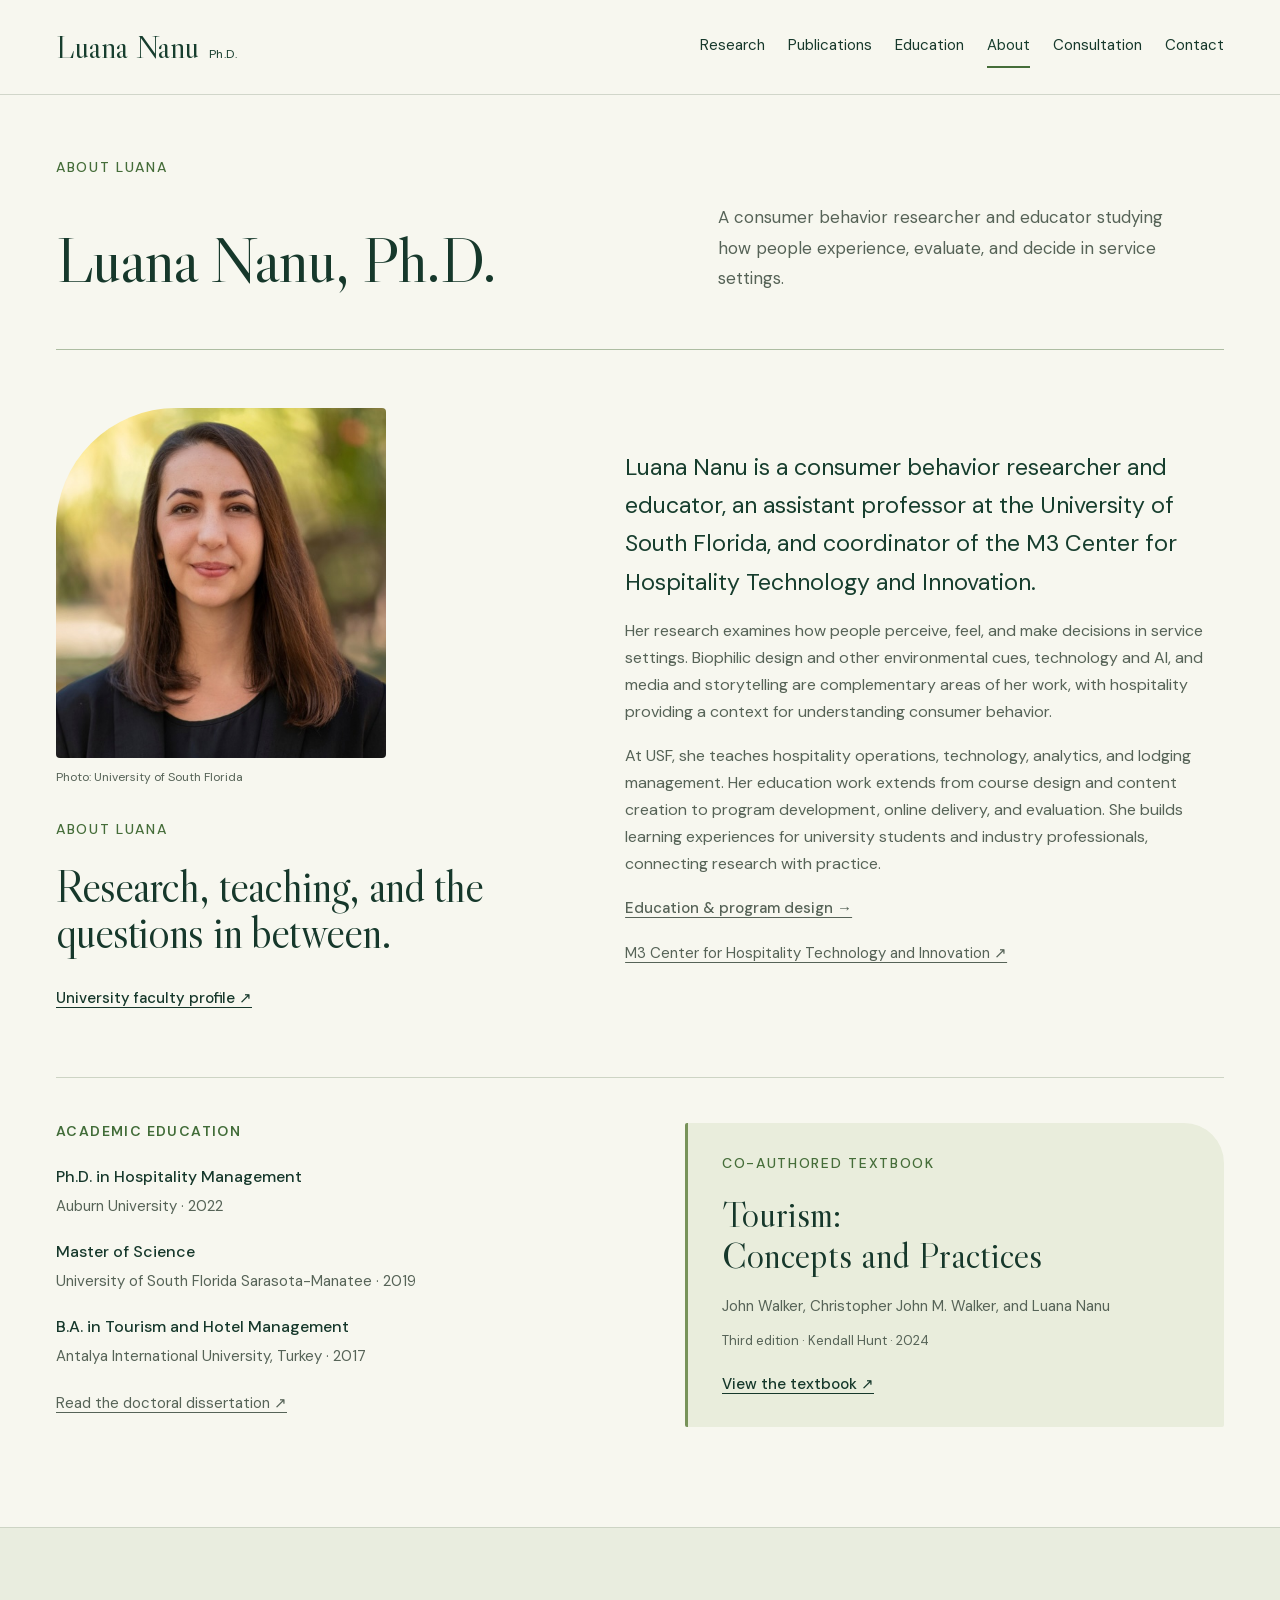
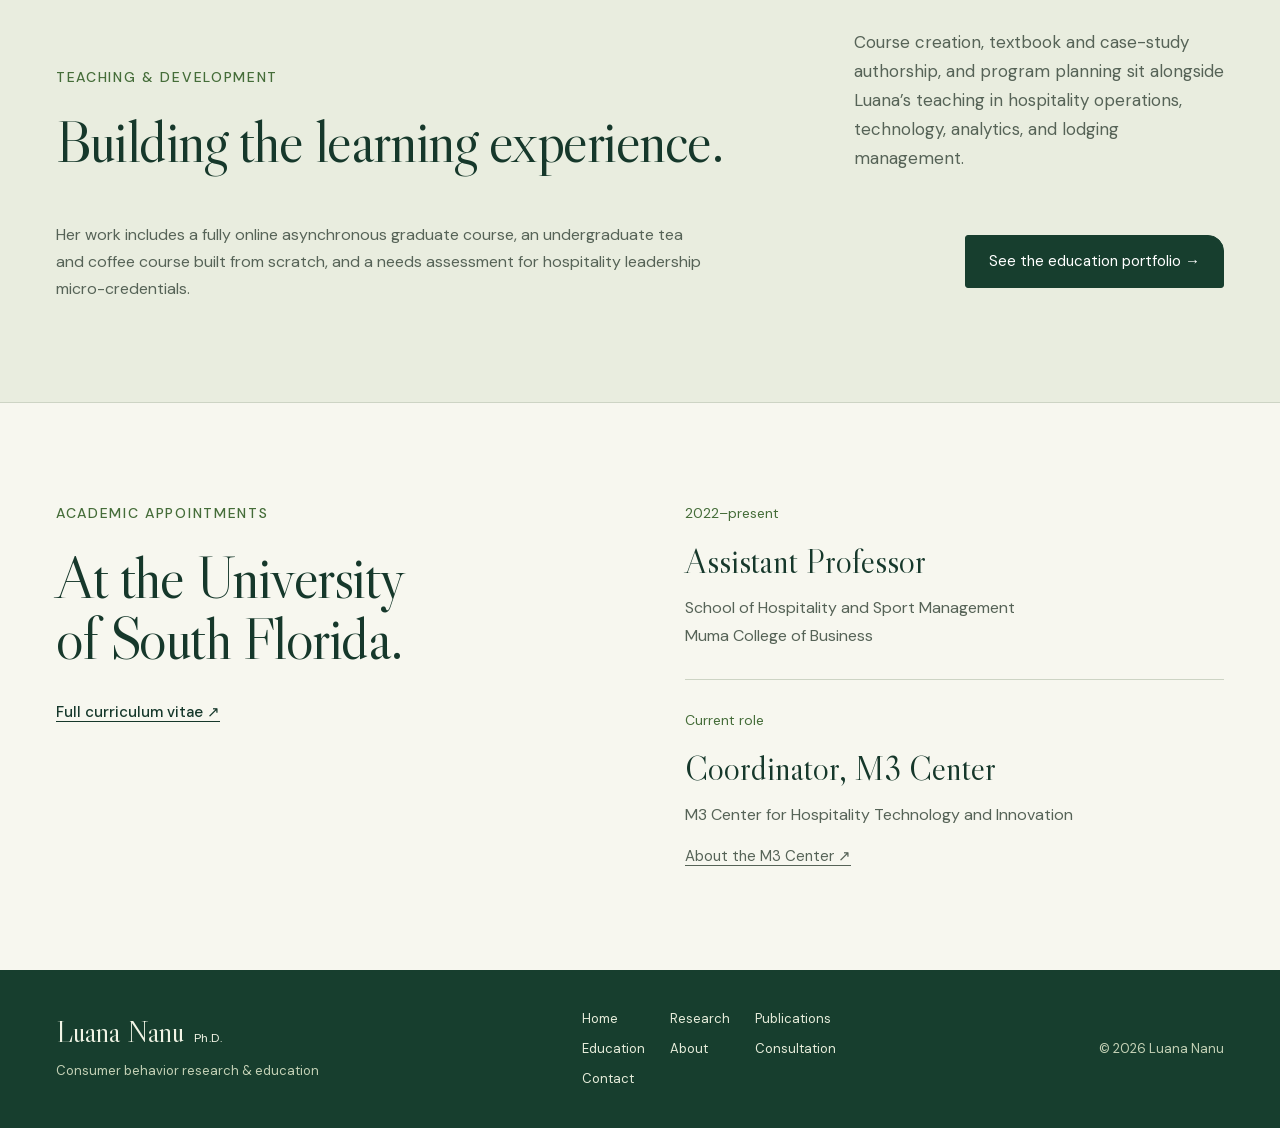
==== about.html @ ae74129a "Publish consumer behavior research and education website" ====
<!doctype html>
<html lang="en">
  <head>
    <meta charset="utf-8" />
    <meta name="viewport" content="width=device-width, initial-scale=1" />
    <title>About | Luana Nanu, Ph.D.</title>
    <meta
      name="description"
      content="Meet Luana Nanu, a consumer behavior researcher and educator at the University of South Florida. Explore her background, research, teaching, and program development."
    />
    <meta name="theme-color" content="#173e2e" />
    <meta name="color-scheme" content="light" />
    <meta property="og:type" content="website" />
    <meta property="og:title" content="About | Luana Nanu, Ph.D." />
    <meta
      property="og:description"
      content="Meet Luana Nanu, a consumer behavior researcher and educator at the University of South Florida. Explore her background, research, teaching, and program development."
    />
    <meta property="og:url" content="https://luanananu.com/about.html" />
    <link rel="canonical" href="https://luanananu.com/about.html" />
    <link rel="icon" href="assets/favicon.svg" type="image/svg+xml" />
    <link
      rel="preload"
      href="assets/dm-sans.woff2"
      as="font"
      type="font/woff2"
      crossorigin
    />
    <link
      rel="preload"
      href="assets/libre-caslon-display.woff2"
      as="font"
      type="font/woff2"
      crossorigin
    />
    <link rel="stylesheet" href="styles.css" />
    <link rel="stylesheet" href="biophilic.css" />
    <link rel="stylesheet" href="education.css" />
  </head>
  <body class="page-about">
    <a class="skip-link" href="#main">Skip to content</a>
    <header class="site-header">
      <div class="container header-inner">
        <a class="wordmark" href="index.html" aria-label="Luana Nanu, home"
          >Luana Nanu<span>Ph.D.</span></a
        >
        <nav aria-label="Main navigation">
          <a href="research.html">Research</a
          ><a href="publications.html">Publications</a
          ><a href="education.html">Education</a
          ><a href="about.html" aria-current="page">About</a
          ><a href="consultation.html">Consultation</a
          ><a href="contact.html">Contact</a>
        </nav>
      </div>
    </header>
    <main id="main" tabindex="-1">
      <section class="container page-intro">
        <p class="eyebrow">About Luana</p>
        <div class="page-intro-grid">
          <h1>Luana Nanu, Ph.D.</h1>
          <p>
            A consumer behavior researcher and educator studying how people
            experience, evaluate, and decide in service settings.
          </p>
        </div>
      </section>
      <section
        class="container section about-section compact-top"
        id="about"
        aria-labelledby="about-title"
      >
        <div class="about-layout with-portrait">
          <div>
            <figure class="about-portrait">
              <img
                src="assets/luana-nanu.jpg"
                width="480"
                height="720"
                alt="Luana Nanu, photographed outdoors in a black blazer"
              />
              <figcaption>Photo: University of South Florida</figcaption>
            </figure>
            <p class="eyebrow">About Luana</p>
            <h2 id="about-title">
              Research, teaching, <br />
              and the questions <br />
              in between.
            </h2>
            <a
              class="text-link"
              href="https://www.usf.edu/business/about/bios/nanu-luana.aspx"
              >University faculty profile ↗</a
            >
          </div>
          <div class="prose">
            <p class="lead">
              Luana Nanu is a consumer behavior researcher and educator, an
              assistant professor at the University of South Florida, and
              coordinator of the M3 Center for Hospitality Technology and
              Innovation.
            </p>
            <p>
              Her research examines how people perceive, feel, and make
              decisions in service settings. Biophilic design and other
              environmental cues, technology and AI, and media and storytelling
              are complementary areas of her work, with hospitality providing a
              context for understanding consumer behavior.
            </p>
            <p>
              At USF, she teaches hospitality operations, technology, analytics,
              and lodging management. Her education work extends from course
              design and content creation to program development, online
              delivery, and evaluation. She builds learning experiences for
              university students and industry professionals, connecting
              research with practice.
            </p>
            <p>
              <a class="text-link" href="education.html"
                >Education &amp; program design →</a
              >
            </p>
            <a
              class="quiet-link"
              href="https://digitalcommons.usf.edu/m3center/"
              >M3 Center for Hospitality Technology and Innovation ↗</a
            >
          </div>
        </div>
        <div class="background-layout">
          <div>
            <h3 class="small-heading">Academic education</h3>
            <dl class="education">
              <div>
                <dt>Ph.D. in Hospitality Management</dt>
                <dd>Auburn University · 2022</dd>
              </div>
              <div>
                <dt>Master of Science</dt>
                <dd>University of South Florida Sarasota-Manatee · 2019</dd>
              </div>
              <div>
                <dt>B.A. in Tourism and Hotel Management</dt>
                <dd>Antalya International University, Turkey · 2017</dd>
              </div>
            </dl>
            <a
              class="quiet-link"
              href="https://etd.auburn.edu/handle/10415/8251"
              >Read the doctoral dissertation ↗</a
            >
          </div>
          <aside class="book-feature">
            <p class="eyebrow">Co-authored textbook</p>
            <h3>
              Tourism: <br />
              <em>Concepts and Practices</em>
            </h3>
            <p>John Walker, Christopher John M. Walker, and Luana Nanu</p>
            <p class="book-edition">Third edition · Kendall Hunt · 2024</p>
            <a
              class="text-link"
              href="https://he.kendallhunt.com/product/tourism-concepts-and-practices"
              >View the textbook ↗</a
            >
          </aside>
        </div>
      </section>
      <section class="teaching-section">
        <div class="container section">
          <div class="section-heading">
            <div>
              <p class="eyebrow">Teaching &amp; development</p>
              <h2>Building the learning experience.</h2>
            </div>
            <p class="section-intro">
              Course creation, textbook and case-study authorship, and program
              planning sit alongside Luana’s teaching in hospitality operations,
              technology, analytics, and lodging management.
            </p>
          </div>
          <div class="education-summary">
            <p>
              Her work includes a fully online asynchronous graduate course, an
              undergraduate tea and coffee course built from scratch, and a
              needs assessment for hospitality leadership micro-credentials.
            </p>
            <a class="button" href="education.html"
              >See the education portfolio →</a
            >
          </div>
        </div>
      </section>
      <section class="container section appointments-page">
        <div>
          <p class="eyebrow">Academic appointments</p>
          <h2>
            At the University <br />
            of South Florida.
          </h2>
          <a
            class="text-link"
            href="https://usf.box.com/s/jzi7f1fjluhzv4u75mnh0jtc95zaz02q"
            >Full curriculum vitae ↗</a
          >
        </div>
        <div>
          <article>
            <p class="theme-label">2022–present</p>
            <h3>Assistant Professor</h3>
            <p>
              School of Hospitality and Sport Management <br />
              Muma College of Business
            </p>
          </article>
          <article>
            <p class="theme-label">Current role</p>
            <h3>Coordinator, M3 Center</h3>
            <p>M3 Center for Hospitality Technology and Innovation</p>
            <a
              class="quiet-link"
              href="https://digitalcommons.usf.edu/m3center/"
              >About the M3 Center ↗</a
            >
          </article>
        </div>
      </section>
    </main>
    <footer class="site-footer">
      <div class="container footer-inner">
        <div>
          <a class="wordmark" href="index.html">Luana Nanu<span>Ph.D.</span></a>
          <p>Consumer behavior research &amp; education</p>
        </div>
        <nav aria-label="Footer navigation">
          <a href="index.html">Home</a><a href="research.html">Research</a
          ><a href="publications.html">Publications</a
          ><a href="education.html">Education</a
          ><a href="about.html" aria-current="page">About</a
          ><a href="consultation.html">Consultation</a
          ><a href="contact.html">Contact</a>
        </nav>
        <p>© 2026 Luana Nanu</p>
      </div>
    </footer>
    <script type="application/ld+json">
      {
        "@context": "https://schema.org",
        "@type": "ProfilePage",
        "url": "https://luanananu.com/about.html",
        "name": "Luana Nanu, Ph.D.",
        "mainEntity": {
          "@type": "Person",
          "name": "Luana Nanu",
          "honorificSuffix": "Ph.D.",
          "jobTitle": "Assistant Professor",
          "worksFor": {
            "@type": "CollegeOrUniversity",
            "name": "University of South Florida"
          },
          "alumniOf": [
            {
              "@type": "CollegeOrUniversity",
              "name": "Auburn University"
            },
            {
              "@type": "CollegeOrUniversity",
              "name": "University of South Florida Sarasota-Manatee"
            },
            {
              "@type": "CollegeOrUniversity",
              "name": "Antalya International University"
            }
          ],
          "knowsAbout": [
            "Consumer behavior",
            "Education and program design",
            "Hospitality",
            "Environments and atmosphere",
            "Technology and AI",
            "Media and storytelling",
            "Biophilic design"
          ],
          "sameAs": [
            "https://www.usf.edu/business/about/bios/nanu-luana.aspx",
            "https://scholar.google.com/citations?user=Jz0kZsIAAAAJ&hl=en",
            "https://orcid.org/0000-0002-6157-330X",
            "https://www.linkedin.com/in/luanananu/"
          ]
        }
      }
    </script>
  </body>
</html>
---- styles.css ----
@font-face {
  font-family: "DM Sans";
  src: url("assets/dm-sans.woff2") format("woff2");
  font-style: normal;
  font-weight: 100 900;
  font-display: swap;
}
@font-face {
  font-family: "Libre Caslon";
  src: url("assets/libre-caslon-display.woff2") format("woff2");
  font-style: normal;
  font-weight: 400;
  font-display: swap;
}
:root {
  --paper: #f7f7ef;
  --white: #fffef8;
  --ink: #16382b;
  --muted: #566357;
  --forest: #173e2e;
  --accent: #416c38;
  --line: #cdd4c4;
  --soft: #e9edde;
  --serif: "Libre Caslon", Georgia, serif;
  --sans: "DM Sans", Arial, sans-serif;
}
* {
  box-sizing: border-box;
}
html {
  scroll-behavior: smooth;
  scroll-padding-top: 2rem;
}
body {
  margin: 0;
  background: var(--paper);
  color: var(--ink);
  font-family: var(--sans);
  font-size: 1rem;
  line-height: 1.7;
}
a {
  color: inherit;
  text-underline-offset: 0.25em;
  text-decoration-thickness: 1px;
}
a:hover {
  color: var(--accent);
}
a:focus-visible,
summary:focus-visible {
  outline: 3px solid #8b6924;
  outline-offset: 5px;
}
::selection {
  background: #dbe9b8;
  color: #16382b;
}
img {
  display: block;
  max-width: 100%;
  height: auto;
}
figure,
p,
h1,
h2,
h3,
h4 {
  margin: 0;
}
h1,
h2,
h3,
h4 {
  font-weight: 400;
}
h1,
h2 {
  font-family: var(--serif);
  line-height: 1.03;
  letter-spacing: -0.025em;
}
h2 {
  font-size: clamp(2.7rem, 4.6vw, 4.2rem);
}
h3 {
  line-height: 1.25;
}
p + p {
  margin-top: 1rem;
}
.container {
  width: min(1240px, calc(100% - 112px));
  margin-inline: auto;
}
.section {
  padding-block: 100px;
}
.eyebrow {
  font-size: 0.875rem;
  font-weight: 600;
  letter-spacing: 0.11em;
  text-transform: uppercase;
  line-height: 1.5;
  color: var(--accent);
  margin-bottom: 24px;
}
.skip-link {
  position: absolute;
  top: -100px;
  left: 20px;
  background: var(--forest);
  color: white;
  padding: 12px 20px;
  z-index: 10;
}
.skip-link:focus {
  top: 10px;
}
.site-header {
  border-bottom: 1px solid var(--line);
}
.header-inner {
  display: flex;
  justify-content: space-between;
  align-items: center;
  gap: 32px;
  min-height: 98px;
}
.wordmark {
  text-decoration: none;
  font-family: var(--serif);
  font-size: 2rem;
  line-height: 1.2;
  white-space: nowrap;
}
.wordmark span {
  font-family: var(--sans);
  font-size: 0.75rem;
  margin-left: 10px;
  letter-spacing: 0.04em;
}
.header-inner nav {
  display: flex;
  gap: 29px;
  flex-wrap: wrap;
  font-size: 0.9375rem;
}
.header-inner nav a {
  text-decoration: none;
}
.header-inner nav a:hover,
.header-inner nav a[aria-current] {
  text-decoration: underline;
}
.hero {
  display: grid;
  grid-template-columns: minmax(0, 1fr) 330px;
  gap: 75px;
  padding-block: 66px 64px;
  align-items: center;
}
.hero .eyebrow {
  margin-bottom: 24px;
}
.hero h1 {
  font-size: clamp(5rem, 7.5vw, 7.1rem);
  line-height: 1.02;
  white-space: nowrap;
}
.degree {
  display: inline-block;
  vertical-align: top;
  font-family: var(--sans);
  font-size: 1rem;
  line-height: 1.6;
  letter-spacing: 0;
  padding-top: 17px;
  margin-left: 12px;
}
.hero-question {
  font-family: var(--serif);
  font-size: clamp(2.15rem, 3.1vw, 2.9rem);
  line-height: 1.14;
  color: var(--forest);
  margin-top: 24px;
}
.hero-intro {
  max-width: 555px;
  color: var(--muted);
  font-size: 1.125rem;
  line-height: 1.65;
  margin-top: 22px;
}
.hero-actions {
  display: flex;
  gap: 28px;
  align-items: center;
  flex-wrap: wrap;
  margin-top: 28px;
}
.button {
  display: inline-flex;
  align-items: center;
  gap: 24px;
  padding: 12px 20px;
  background: var(--forest);
  color: #fff;
  text-decoration: none;
  font-size: 0.9375rem;
}
.button:hover {
  background: #31583b;
  color: #fff;
}
.text-link {
  display: inline-block;
  font-weight: 500;
  font-size: 0.9375rem;
  text-decoration: underline;
  line-height: 1.7;
}
.quiet-link {
  font-size: 0.9375rem;
  color: var(--muted);
}
.appointment {
  margin-top: 34px;
  padding-top: 22px;
  border-top: 1px solid var(--line);
  max-width: 555px;
  font-size: 0.875rem;
  line-height: 1.6;
}
.appointment strong {
  font-weight: 500;
  display: block;
}
.appointment span {
  display: block;
  color: var(--muted);
  margin-top: 6px;
}
.hero-portrait {
  align-self: center;
}
.hero-portrait img {
  width: 100%;
  height: 455px;
  object-fit: cover;
  object-position: center 34%;
  border-radius: 150px 150px 0 0;
}
.hero-portrait figcaption {
  display: flex;
  justify-content: space-between;
  gap: 12px;
  color: var(--muted);
  font-size: 0.75rem;
  line-height: 1.5;
  margin-top: 12px;
}
.hero-portrait figcaption span:last-child {
  max-width: 150px;
  text-align: right;
}
.profile-band {
  border-block: 1px solid var(--line);
  background: var(--soft);
}
.profile-band-inner {
  display: flex;
  justify-content: space-between;
  align-items: center;
  gap: 30px;
  padding-block: 19px;
  font-size: 0.875rem;
}
.profile-band-inner > p {
  max-width: 390px;
  color: var(--muted);
}
.profile-band-inner > div {
  display: flex;
  gap: 28px;
  flex-wrap: wrap;
}
.profile-band a {
  text-decoration: none;
}
.profile-band a:hover {
  text-decoration: underline;
}
.section-heading {
  display: flex;
  justify-content: space-between;
  align-items: flex-end;
  gap: 60px;
  margin-bottom: 48px;
}
.section-heading > .text-link {
  flex-shrink: 0;
}
.section-intro {
  max-width: 370px;
  color: var(--muted);
  font-size: 1.0625rem;
}
.themes {
  display: grid;
  grid-template-columns: repeat(3, 1fr);
  gap: 40px;
}
.themes article {
  border-top: 1px solid var(--forest);
  padding-top: 22px;
}
.theme-label {
  font-size: 0.875rem;
  color: var(--accent);
  margin-bottom: 16px;
}
.themes h3 {
  font-family: var(--serif);
  font-size: 2rem;
  margin-bottom: 16px;
}
.themes article > p:last-child {
  color: var(--muted);
  line-height: 1.65;
}
.selected-section {
  background: var(--forest);
  color: var(--paper);
}
.selected-section .eyebrow {
  color: #d0dfa9;
}
.selected-section a:hover {
  color: #e3edc4;
}
.research-grid {
  display: grid;
  grid-template-columns: 1fr 1fr;
  gap: 58px 52px;
}
.research-visual img {
  width: 100%;
  aspect-ratio: 1.75;
  object-fit: cover;
}
.research-visual figcaption {
  font-size: 0.75rem;
  margin-top: 7px;
  color: #c5d1bc;
}
.research-meta {
  display: flex;
  justify-content: space-between;
  gap: 20px;
  font-size: 0.875rem;
  line-height: 1.5;
  margin-top: 22px;
  margin-bottom: 10px;
  color: #d0dfa9;
}
.research-card h3 {
  font-family: var(--serif);
  font-size: 2.4rem;
  line-height: 1.1;
  letter-spacing: -0.01em;
  max-width: 450px;
}
.research-card h3 + p {
  color: #e0e6d7;
  margin-top: 16px;
  max-width: 520px;
}
.research-card .text-link {
  margin-top: 18px;
}
.research-card .journal {
  color: #c0ccb5;
  font-size: 0.8125rem;
  line-height: 1.5;
  margin-top: 9px;
}
.image-note {
  font-size: 0.75rem;
  line-height: 1.5;
  color: #c0ccb5;
  margin-top: 38px;
}
.publication-bridge {
  display: flex;
  justify-content: space-between;
  align-items: center;
  gap: 35px;
  border-top: 1px solid #60816a;
  margin-top: 25px;
  padding-top: 24px;
}
.publication-bridge p {
  max-width: 480px;
  color: #e0e6d7;
}
.publication-bridge a {
  flex-shrink: 0;
}
.about-layout {
  display: grid;
  grid-template-columns: 0.95fr 1fr;
  gap: 90px;
}
.about-layout h2 {
  margin-bottom: 28px;
}
.prose p {
  color: var(--muted);
}
.prose .lead {
  font-size: 1.3rem;
  color: var(--ink);
  line-height: 1.6;
}
.prose .quiet-link {
  display: inline-block;
  margin-top: 20px;
}
.background-layout {
  display: grid;
  grid-template-columns: 1fr 1fr;
  gap: 90px;
  margin-top: 65px;
  padding-top: 45px;
  border-top: 1px solid var(--line);
}
.small-heading {
  font-size: 0.875rem;
  text-transform: uppercase;
  letter-spacing: 0.1em;
  color: var(--accent);
  font-weight: 600;
}
.education {
  margin: 26px 0 20px;
}
.education > div + div {
  margin-top: 22px;
}
.education dt {
  font-weight: 500;
  line-height: 1.4;
}
.education dd {
  margin: 5px 0 0;
  font-size: 0.9375rem;
  color: var(--muted);
}
.book-feature {
  padding: 30px 34px;
  background: var(--soft);
  border-left: 3px solid #769354;
}
.book-feature .eyebrow {
  margin-bottom: 20px;
}
.book-feature h3 {
  font-family: var(--serif);
  font-size: 2.3rem;
  line-height: 1.12;
  margin-bottom: 18px;
}
.book-feature h3 em {
  font-style: normal;
}
.book-feature > p:not(.eyebrow) {
  font-size: 0.9375rem;
  color: var(--muted);
}
.book-feature .book-edition {
  font-size: 0.8125rem !important;
  margin-top: 10px;
}
.book-feature a {
  margin-top: 20px;
}
.consultation-section {
  background: #e8eddf;
  border-block: 1px solid #cdd7c1;
}
.consultation-layout {
  display: grid;
  grid-template-columns: 1fr 1fr;
  gap: 95px;
}
.consultation-intro > p:not(.eyebrow) {
  color: #4e624e;
  max-width: 490px;
  margin-top: 26px;
}
.consultation-intro > p + p {
  margin-top: 14px;
}
.consultation-intro > .text-link {
  margin-top: 24px;
}
.consultation-details {
  padding-top: 8px;
}
details {
  border-bottom: 1px solid #b5c5ab;
}
details:first-child {
  border-top: 1px solid #b5c5ab;
}
summary {
  position: relative;
  cursor: pointer;
  padding: 24px 32px 24px 0;
  font-size: 1.0625rem;
  font-weight: 500;
  line-height: 1.5;
  list-style: none;
}
summary::-webkit-details-marker {
  display: none;
}
summary:after {
  content: "+";
  position: absolute;
  right: 3px;
  top: 21px;
  font-weight: 400;
  font-size: 1.6rem;
}
details[open] summary:after {
  content: "−";
}
details > div {
  padding: 0 16px 25px 0;
  color: #4e624e;
}
details p {
  font-size: 1rem;
}
details .service-note {
  font-size: 0.875rem;
}
.independence-note {
  font-size: 0.875rem;
  line-height: 1.6;
  color: #4e624e;
  margin-top: 25px;
  max-width: 490px;
}
.contact-section {
  display: grid;
  grid-template-columns: 1fr 1fr;
  gap: 95px;
}
.contact-options > div + div {
  border-top: 1px solid var(--line);
  margin-top: 25px;
  padding-top: 25px;
}
.contact-options h3 {
  font-size: 1.0625rem;
  font-weight: 500;
}
.contact-options p {
  color: var(--muted);
  margin-top: 10px;
}
.contact-options .text-link {
  margin-top: 12px;
}
.contact-options > .quiet-link {
  display: inline-block;
  margin-top: 28px;
}
.email-link {
  overflow-wrap: anywhere;
}
.site-footer {
  border-top: 1px solid var(--line);
}
.footer-inner {
  display: flex;
  justify-content: space-between;
  align-items: center;
  gap: 30px;
  padding-block: 30px;
}
.footer-inner p {
  font-size: 0.8125rem;
  color: var(--muted);
  margin: 0;
}
.footer-inner .wordmark {
  font-size: 1.8rem;
}
.publications-section {
  padding-top: 65px;
}
.publications-section h1 {
  font-size: clamp(4.5rem, 7vw, 7rem);
}
.publication-links {
  display: flex;
  gap: 28px;
}
.publication-intro {
  color: var(--muted);
  max-width: 800px;
}
.catalog-nav {
  display: flex;
  flex-wrap: wrap;
  gap: 12px 24px;
  padding-block: 24px;
  border-block: 1px solid var(--line);
  margin-top: 30px;
  font-size: 0.9375rem;
}
.catalog-nav a {
  text-decoration: none;
}
.catalog-nav a:hover {
  text-decoration: underline;
}
.publication-year-group {
  display: grid;
  grid-template-columns: 140px 1fr;
  gap: 48px;
  padding-top: 50px;
}
.publication-year-group > h2 {
  font-size: 3rem;
  color: var(--accent);
  padding-top: 16px;
}
.publication-list {
  list-style: none;
  margin: 0;
  padding: 0;
}
.publication-list > li {
  padding: 21px 0 26px;
  border-bottom: 1px solid var(--line);
}
.publication-list > li:first-child {
  border-top: 1px solid var(--line);
}
.publication-journal {
  font-size: 0.8125rem;
  color: var(--accent);
  line-height: 1.5;
  margin-bottom: 8px;
}
.publication-list h3 {
  font-family: var(--serif);
  font-size: 1.8rem;
  line-height: 1.18;
  max-width: 850px;
}
.publication-list h3 a {
  text-decoration: none;
}
.publication-list h3 a:hover {
  text-decoration: underline;
}
.publication-list h3 a span {
  font-size: 1rem;
  margin-left: 10px;
  white-space: nowrap;
}
.publication-authors {
  font-size: 0.875rem;
  line-height: 1.7;
  color: var(--muted);
  margin-top: 12px;
}
.publication-authors strong {
  font-weight: 600;
  color: var(--ink);
}
.publication-secondary {
  display: grid;
  grid-template-columns: 1.25fr 1fr;
  gap: 80px;
  margin-top: 75px;
  padding-top: 50px;
  border-top: 1px solid var(--forest);
}
.publication-secondary h2 {
  font-size: 2.8rem;
}
.compact-publications {
  list-style: none;
  padding: 0;
  margin-top: 28px;
}
.compact-publications > li {
  padding: 22px 0;
  border-top: 1px solid var(--line);
}
.compact-publications > li > span {
  display: block;
  font-size: 0.8125rem;
  color: var(--accent);
  margin-bottom: 7px;
}
.compact-publications > li > a,
.compact-title {
  font-family: var(--serif);
  font-size: 1.6rem;
  line-height: 1.2;
  display: block;
  text-decoration: none;
}
.compact-publications > li > a:hover {
  text-decoration: underline;
}
.compact-publications > li > a span {
  font-family: var(--sans);
  font-size: 0.875rem;
}
.compact-publications > li > p:not(.compact-title) {
  font-size: 0.875rem;
  color: var(--muted);
  line-height: 1.65;
  margin-top: 10px;
}
@media (min-width: 1500px) {
  .hero {
    padding-block: 80px;
    grid-template-columns: minmax(0, 1fr) 355px;
  }
  .hero-portrait img {
    height: 495px;
  }
}
@media (max-width: 1100px) {
  .container {
    width: calc(100% - 72px);
  }
  .hero {
    grid-template-columns: minmax(0, 1fr) 285px;
    gap: 40px;
  }
  .hero h1 {
    font-size: 6.6vw;
  }
  .hero-portrait img {
    height: 410px;
  }
  .hero-question {
    font-size: 2.5rem;
  }
  .degree {
    padding-top: 10px;
  }
  .header-inner nav {
    gap: 20px;
  }
  .section {
    padding-block: 78px;
  }
  .themes {
    gap: 28px;
  }
  .themes h3 {
    font-size: 1.8rem;
  }
  .about-layout,
  .background-layout,
  .consultation-layout,
  .contact-section {
    gap: 55px;
  }
  .publication-year-group {
    grid-template-columns: 100px 1fr;
    gap: 25px;
  }
  .publication-secondary {
    gap: 45px;
  }
}
@media (max-width: 800px) {
  .container {
    width: calc(100% - 48px);
  }
  .header-inner {
    align-items: flex-start;
    flex-direction: column;
    gap: 19px;
    padding-block: 22px;
  }
  .header-inner nav {
    width: 100%;
    gap: 12px 24px;
    font-size: 0.875rem;
  }
  .hero {
    grid-template-columns: minmax(0, 1fr) 225px;
    gap: 28px;
    padding-block: 46px;
  }
  .hero h1 {
    font-size: 3.6rem;
    white-space: normal;
  }
  .degree {
    font-size: 0.8rem;
    margin-left: 7px;
    padding-top: 7px;
  }
  .hero-question {
    font-size: 2.05rem;
  }
  .desktop-break {
    display: none;
  }
  .hero .eyebrow {
    font-size: 0.75rem;
    margin-bottom: 18px;
  }
  .hero-intro {
    font-size: 1rem;
  }
  .hero-actions {
    gap: 16px;
    margin-top: 22px;
  }
  .hero-portrait img {
    height: 335px;
  }
  .hero-portrait figcaption {
    display: block;
  }
  .hero-portrait figcaption span {
    display: block;
  }
  .hero-portrait figcaption span:last-child {
    max-width: none;
    text-align: left;
    margin-top: 3px;
  }
  .appointment {
    font-size: 0.8125rem;
  }
  .profile-band-inner {
    align-items: flex-start;
    flex-direction: column;
    gap: 12px;
  }
  .profile-band-inner > p {
    max-width: none;
  }
  .section-heading {
    gap: 25px;
    align-items: flex-start;
    flex-direction: column;
    margin-bottom: 35px;
  }
  .section-intro {
    max-width: 600px;
  }
  .themes {
    grid-template-columns: 1fr;
    gap: 26px;
  }
  .themes article {
    display: grid;
    grid-template-columns: 1fr 1fr;
    gap: 6px 35px;
  }
  .theme-label {
    grid-column: 1/-1;
    margin: 0 0 8px;
  }
  .themes h3 {
    font-size: 2rem;
  }
  .themes article > p:last-child {
    margin: 0;
  }
  .research-grid {
    gap: 45px 28px;
  }
  .research-card h3 {
    font-size: 2rem;
  }
  .about-layout,
  .background-layout,
  .consultation-layout,
  .contact-section {
    gap: 35px;
  }
  .about-layout {
    grid-template-columns: 1fr;
  }
  .background-layout {
    margin-top: 40px;
  }
  .consultation-layout {
    grid-template-columns: 1fr;
  }
  .consultation-intro h2 br:last-of-type {
    display: none;
  }
  .consultation-intro > p:not(.eyebrow) {
    max-width: 640px;
  }
  .publication-bridge {
    align-items: flex-start;
    flex-direction: column;
    gap: 16px;
  }
  .publication-secondary {
    grid-template-columns: 1fr;
    gap: 40px;
  }
  .footer-inner {
    flex-wrap: wrap;
  }
  .footer-inner > p:last-child {
    margin-left: auto;
  }
}
@media (max-width: 580px) {
  .container {
    width: calc(100% - 40px);
  }
  .section {
    padding-block: 60px;
  }
  .header-inner nav {
    gap: 9px 20px;
  }
  .hero {
    grid-template-columns: 1fr;
    padding-top: 35px;
    gap: 35px;
  }
  .hero h1 {
    font-size: clamp(3.7rem, 14vw, 5.25rem);
  }
  .degree {
    font-size: 0.9375rem;
    padding-top: 10px;
  }
  .hero-question {
    font-size: 2.3rem;
    max-width: 360px;
    margin-top: 22px;
  }
  .hero-intro {
    font-size: 1.0625rem;
  }
  .hero-portrait {
    display: grid;
    grid-template-columns: 150px 1fr;
    align-items: end;
    gap: 18px;
  }
  .hero-portrait img {
    width: 150px;
    height: 190px;
    border-radius: 80px 80px 0 0;
    object-position: center 29%;
  }
  .hero-portrait figcaption {
    font-size: 0.75rem;
    margin-bottom: 4px;
    max-width: 150px;
  }
  .hero-portrait figcaption span:first-child {
    font-size: 0.9375rem;
    color: var(--ink);
    margin-bottom: 5px;
  }
  .hero .eyebrow {
    font-size: 0.8125rem;
  }
  .appointment {
    margin-top: 28px;
    font-size: 0.875rem;
  }
  .profile-band-inner {
    font-size: 0.875rem;
    padding-block: 18px;
  }
  .profile-band-inner > div {
    gap: 12px 20px;
  }
  .eyebrow {
    font-size: 0.8125rem;
    margin-bottom: 18px;
  }
  h2 {
    font-size: 2.85rem;
  }
  .themes article {
    display: block;
  }
  .themes h3 {
    margin-top: 12px;
    margin-bottom: 12px;
    font-size: 2rem;
  }
  .themes h3 br {
    display: none;
  }
  .research-grid {
    grid-template-columns: 1fr;
    gap: 42px;
  }
  .research-card h3 {
    font-size: 2.35rem;
    max-width: 400px;
  }
  .research-meta {
    margin-top: 18px;
  }
  .research-visual img {
    aspect-ratio: 1.65;
  }
  .research-card h3 + p {
    margin-top: 14px;
  }
  .background-layout,
  .contact-section {
    grid-template-columns: 1fr;
  }
  .book-feature {
    padding: 28px;
  }
  .book-feature h3 {
    font-size: 2.25rem;
  }
  .about-layout h2 {
    margin-bottom: 24px;
  }
  .prose .lead {
    font-size: 1.2rem;
  }
  .consultation-intro h2 {
    font-size: 2.8rem;
  }
  .consultation-intro h2 br:last-of-type {
    display: initial;
  }
  summary {
    font-size: 1rem;
    padding-block: 21px;
  }
  .footer-inner {
    gap: 18px;
    display: block;
    padding-block: 28px;
  }
  .footer-inner .wordmark {
    display: inline-block;
    margin-bottom: 16px;
  }
  .footer-inner p + p {
    margin-top: 4px;
  }
  .publications-section {
    padding-top: 40px;
  }
  .publications-section h1 {
    font-size: 4.4rem;
  }
  .publication-links {
    gap: 24px;
  }
  .publication-year-group {
    grid-template-columns: 1fr;
    gap: 22px;
    padding-top: 38px;
  }
  .publication-year-group > h2 {
    font-size: 2.6rem;
    padding: 0;
  }
  .publication-list h3 {
    font-size: 1.75rem;
  }
  .publication-secondary {
    margin-top: 45px;
    padding-top: 38px;
  }
  .publication-secondary h2 {
    font-size: 2.5rem;
  }
  .catalog-nav {
    gap: 13px 21px;
  }
  .publication-authors {
    font-size: 0.875rem;
  }
}
@media (prefers-reduced-motion: reduce) {
  html {
    scroll-behavior: auto;
  }
}
/* Shared page architecture */
.header-inner nav {
  gap: 23px;
}
.site-footer nav {
  display: grid;
  grid-template-columns: repeat(3, auto);
  gap: 8px 25px;
  font-size: 0.8125rem;
}
.site-footer nav a {
  text-decoration: none;
}
.site-footer nav a:hover {
  text-decoration: underline;
}
.site-footer .wordmark + p {
  margin-top: 10px;
}
.themes h3 a {
  text-decoration: none;
}
.themes h3 a:hover {
  text-decoration: underline;
}
.page-intro {
  padding-block: 64px 70px;
  border-bottom: 1px solid var(--line);
  margin-bottom: 55px;
}
.page-intro-grid {
  display: grid;
  grid-template-columns: 1.25fr 1fr;
  gap: 70px;
  align-items: end;
}
.page-intro h1 {
  font-size: clamp(3.5rem, 5.7vw, 5.7rem);
}
.page-intro-grid > p {
  font-size: 1.125rem;
  color: var(--muted);
  max-width: 475px;
}
.section.compact-top {
  padding-top: 0;
}
.home-pathways {
  display: grid;
  grid-template-columns: 1fr 1fr;
  gap: 90px;
}
.home-pathways > article + article {
  border-left: 1px solid var(--line);
  padding-left: 65px;
}
.home-pathways h2 {
  font-size: 3.3rem;
}
.home-pathways article > p:not(.eyebrow) {
  color: var(--muted);
  margin-top: 23px;
  max-width: 440px;
}
.home-pathways .text-link {
  margin-top: 24px;
}
.research-next {
  display: grid;
  grid-template-columns: 1fr 1fr;
  gap: 100px;
}
.research-next > div > p {
  margin-top: 20px;
  color: var(--muted);
  max-width: 440px;
}
.research-next > div > .eyebrow {
  margin-top: 0;
}
.research-next .button {
  margin-top: 26px;
}
.research-next h3 {
  font-size: 1.2rem;
  font-weight: 500;
  margin-top: 24px;
}
.research-next h3:not(:first-child) {
  border-top: 1px solid var(--line);
  padding-top: 28px;
  margin-top: 28px;
}
.research-next .text-link {
  margin-top: 18px;
}
.teaching-section {
  background: var(--soft);
  border-block: 1px solid var(--line);
}
.appointments-page {
  display: grid;
  grid-template-columns: 1fr 1fr;
  gap: 90px;
}
.appointments-page h2 {
  margin-bottom: 28px;
}
.appointments-page article + article {
  margin-top: 30px;
  border-top: 1px solid var(--line);
  padding-top: 30px;
}
.appointments-page h3 {
  font-family: var(--serif);
  font-size: 2.1rem;
}
.appointments-page article > p:not(.theme-label) {
  margin-top: 12px;
  color: var(--muted);
}
.appointments-page .quiet-link {
  display: inline-block;
  margin-top: 16px;
}
.standalone-consultation {
  border-top: 0;
  background: var(--paper);
  border-bottom: 1px solid var(--line);
}
.standalone-consultation > .section {
  padding-top: 0;
}
.process-section {
  max-width: 1100px;
}
.process-list {
  list-style: none;
  margin: 0;
  padding: 0;
  counter-reset: steps;
}
.process-list li {
  counter-increment: steps;
  display: grid;
  grid-template-columns: 80px 1fr;
  gap: 25px;
  border-top: 1px solid var(--line);
  padding: 30px 0;
}
.process-list li:before {
  content: "0" counter(steps);
  font-family: var(--serif);
  font-size: 2.4rem;
  line-height: 1.1;
  color: var(--accent);
}
.process-list h3 {
  font-family: var(--serif);
  font-size: 2rem;
  margin-bottom: 12px;
}
.process-list p {
  max-width: 750px;
  color: var(--muted);
}
.consult-invitation {
  background: #e8eddf;
}
.consult-invitation > .container {
  max-width: 850px;
  text-align: center;
}
.consult-invitation p:not(.eyebrow) {
  max-width: 620px;
  margin: 26px auto 0;
  color: #4e624e;
}
.consult-invitation .button {
  margin-top: 27px;
}
.consult-invitation .independence-note {
  font-size: 0.8125rem;
}
.contact-page {
  display: grid;
  grid-template-columns: 1fr 1fr;
  gap: 80px;
}
.contact-route h2 {
  font-size: 3.3rem;
}
.contact-route > p:not(.eyebrow) {
  margin-top: 25px;
  color: var(--muted);
  max-width: 475px;
}
.contact-route .button,
.contact-route .text-link {
  margin-top: 24px;
}
.contact-route .email-link {
  font-size: 1.2rem;
}
.contact-route .contact-affiliation {
  font-size: 0.875rem;
}
.contact-services-link {
  display: block;
  margin-top: 23px;
}
.contact-profiles {
  background: var(--soft);
  border-top: 1px solid var(--line);
  padding-block: 35px;
}
.contact-profiles .eyebrow {
  margin-bottom: 15px;
}
.contact-profiles nav {
  display: flex;
  flex-wrap: wrap;
  gap: 15px 38px;
  font-size: 1rem;
}
@media (max-width: 1100px) {
  .header-inner nav {
    gap: 17px;
    font-size: 0.875rem;
  }
  .page-intro-grid {
    gap: 45px;
  }
  .home-pathways {
    gap: 45px;
  }
  .home-pathways > article + article {
    padding-left: 40px;
  }
  .home-pathways h2,
  .contact-route h2 {
    font-size: 3rem;
  }
  .research-next,
  .appointments-page,
  .contact-page {
    gap: 50px;
  }
}
@media (max-width: 800px) {
  .page-intro {
    padding-block: 40px 45px;
    margin-bottom: 42px;
  }
  .page-intro-grid {
    grid-template-columns: 1fr;
    gap: 28px;
  }
  .page-intro h1 {
    font-size: 3.8rem;
  }
  .page-intro-grid > p {
    max-width: 630px;
    font-size: 1.0625rem;
  }
  .home-pathways {
    gap: 30px;
  }
  .home-pathways > article + article {
    padding-left: 30px;
  }
  .home-pathways h2,
  .contact-route h2 {
    font-size: 2.65rem;
  }
  .research-next,
  .appointments-page,
  .contact-page {
    gap: 35px;
  }
  .site-footer nav {
    grid-template-columns: repeat(3, auto);
    gap: 9px 19px;
  }
  .footer-inner > p:last-child {
    margin-left: 0;
  }
  .contact-route .email-link {
    font-size: 1rem;
  }
}
@media (max-width: 580px) {
  .header-inner nav {
    gap: 10px 20px;
  }
  .page-intro {
    padding-top: 32px;
    padding-bottom: 37px;
  }
  .page-intro h1 {
    font-size: 3.25rem;
  }
  .page-intro-grid {
    gap: 22px;
  }
  .home-pathways,
  .research-next,
  .appointments-page,
  .contact-page {
    grid-template-columns: 1fr;
    gap: 38px;
  }
  .home-pathways > article + article {
    padding: 35px 0 0;
    border-left: 0;
    border-top: 1px solid var(--line);
  }
  .home-pathways h2,
  .contact-route h2 {
    font-size: 2.9rem;
  }
  .home-pathways article > p:not(.eyebrow) {
    margin-top: 20px;
  }
  .site-footer nav {
    margin-block: 18px 23px;
    grid-template-columns: 1fr 1fr;
    font-size: 0.875rem;
  }
  .site-footer .wordmark + p {
    margin-top: 0;
  }
  .research-next h3:first-child {
    margin-top: 0;
  }
  .process-list li {
    grid-template-columns: 42px 1fr;
    gap: 16px;
    padding-block: 25px;
  }
  .process-list h3 {
    font-size: 1.8rem;
  }
  .process-list li:before {
    font-size: 2rem;
  }
  .contact-route + .contact-route {
    padding-top: 35px;
    border-top: 1px solid var(--line);
  }
  .contact-profiles nav {
    gap: 15px 25px;
  }
  .contact-route .email-link {
    font-size: 1.125rem;
  }
}
@media print {
  body {
    background: #fff;
    color: #000;
    font-size: 10pt;
  }
  .container {
    width: 100%;
  }
  .site-header nav,
  .hero-actions,
  .profile-band,
  .catalog-nav,
  .site-footer,
  .skip-link {
    display: none;
  }
  .section,
  .hero {
    padding-block: 20px;
  }
  .hero {
    grid-template-columns: 1fr 180px;
  }
  .hero h1 {
    font-size: 42pt;
  }
  .hero-portrait img {
    height: 240px;
  }
  .hero-question,
  h2 {
    font-size: 26pt;
  }
  .selected-section,
  .consultation-section,
  .book-feature {
    background: #fff;
    color: #000;
  }
  .selected-section p,
  .selected-section a,
  .selected-section .eyebrow {
    color: #000;
  }
  .research-visual {
    display: none;
  }
  .research-grid {
    gap: 25px;
  }
  .research-card {
    break-inside: avoid;
  }
  .research-card h3 {
    font-size: 20pt;
  }
  .consultation-layout,
  .contact-section {
    gap: 30px;
  }
  .publication-list > li {
    break-inside: avoid;
  }
  .publication-year-group {
    grid-template-columns: 70px 1fr;
  }
  .publication-list h3 {
    font-size: 16pt;
  }
  .publication-secondary {
    gap: 30px;
  }
  a {
    text-decoration: none;
  }
  .image-note {
    display: none;
  }
}
---- biophilic.css ----
/* The shared visual language: botanical greens, natural surfaces, generous light. */
:root {
  --fern: #456d39;
  --moss: #b5c887;
  --deep-forest: #102c22;
  --warm-stone: #e9e5d6;
}
body {
  background: var(--paper);
}
.site-header {
  border-bottom-color: rgba(43, 73, 44, 0.19);
  background: var(--paper);
}
.wordmark {
  color: var(--forest);
}
.header-inner {
  min-height: 94px;
}
.header-inner nav a {
  padding-block: 7px;
  transition: color 0.18s ease;
}
.header-inner nav a[aria-current="page"] {
  color: var(--forest);
  text-decoration: none;
  border-bottom: 2px solid var(--fern);
}
.eyebrow {
  font-weight: 500;
  letter-spacing: 0.12em;
  color: var(--fern);
}
.button {
  border-radius: 3px 16px 3px 3px;
  padding: 13px 23px;
  border: 1px solid var(--forest);
  transition:
    background 0.2s ease,
    box-shadow 0.2s ease;
}
.button:hover {
  box-shadow: 0 5px 16px #173e2e18;
  background: #31583b;
}
.text-link {
  transition: color 0.18s ease;
}
.biophilic-hero {
  display: grid;
  grid-template-columns: minmax(0, 1.06fr) minmax(0, 1fr);
  gap: 66px;
  align-items: center;
  padding-block: 46px 54px;
}
.biophilic-hero .hero-copy {
  padding: 10px 0;
}
.biophilic-hero .eyebrow {
  font-size: 0.8125rem;
  letter-spacing: 0.115em;
  margin-bottom: 22px;
}
.biophilic-hero h1 {
  font-size: clamp(4.2rem, 6.1vw, 5.8rem);
  letter-spacing: -0.04em;
  line-height: 1.05;
  white-space: nowrap;
}
.biophilic-hero .degree {
  font-size: 0.875rem;
  margin-left: 12px;
  padding-top: 13px;
  letter-spacing: 0;
}
.hero-focus {
  font-family: var(--serif);
  font-size: clamp(2.75rem, 3.7vw, 3.5rem);
  line-height: 1.08;
  letter-spacing: -0.023em;
  max-width: 560px;
  margin-top: 24px;
  color: var(--forest);
}
.hero-focus em,
.page-intro h1 em {
  font-weight: 400;
  font-style: italic;
  color: #557944;
}
.biophilic-hero .hero-intro {
  font-size: 1.0625rem;
  line-height: 1.75;
  margin-top: 22px;
  max-width: 500px;
}
.biophilic-hero .hero-actions {
  margin-top: 26px;
  gap: 24px;
}
.researcher-identity {
  display: flex;
  align-items: center;
  gap: 16px;
  padding-top: 24px;
  margin-top: 29px;
  border-top: 1px solid var(--line);
  max-width: 490px;
  text-decoration: none;
  line-height: 1.5;
}
.researcher-identity > img {
  width: 66px;
  height: 74px;
  object-fit: cover;
  object-position: center 24%;
  border-radius: 50px 50px 4px 4px;
}
.researcher-identity strong {
  display: block;
  font-size: 0.875rem;
  font-weight: 500;
}
.researcher-identity > span > span {
  display: block;
  font-size: 0.875rem;
  color: var(--muted);
  margin-top: 2px;
}
.researcher-identity > span > .identity-more {
  font-size: 0.8125rem;
  color: var(--fern);
  margin-top: 5px;
  text-decoration: underline;
  text-underline-offset: 0.2em;
}
.biophilic-scene {
  position: relative;
  align-self: stretch;
  min-height: 590px;
  border-radius: 150px 6px 6px 6px;
  overflow: hidden;
  background: var(--warm-stone);
}
.biophilic-scene > img {
  width: 100%;
  height: 100%;
  position: absolute;
  inset: 0;
  object-fit: cover;
  object-position: center 48%;
}
.biophilic-scene figcaption {
  position: absolute;
  bottom: 0;
  left: 0;
  right: 0;
  display: flex;
  justify-content: space-between;
  align-items: center;
  gap: 18px;
  background: #173e2ee8;
  color: #f1f4e5;
  padding: 18px 22px;
  backdrop-filter: blur(8px);
  line-height: 1.4;
}
.biophilic-scene figcaption > span:first-child {
  font-family: var(--serif);
  font-size: 1.3rem;
}
.biophilic-scene figcaption > span:last-child {
  font-size: 0.75rem;
  max-width: 95px;
  text-align: right;
  color: #d5dfc6;
}
.profile-band {
  background: var(--forest);
  border: 0;
  color: #e6edda;
}
.profile-band-inner {
  padding-block: 21px;
  font-size: 0.875rem;
}
.profile-band-inner > p {
  color: #e6edda;
  font-family: var(--serif);
  font-size: 1.35rem;
  max-width: 460px;
  line-height: 1.4;
}
.profile-band a:hover {
  color: #d7e8b1;
}
.home-research {
  padding-block: 86px;
}
.themes {
  gap: 35px;
}
.themes article {
  border-top: 0;
  padding: 24px 25px 25px;
  background: #eef1e5;
  border-radius: 3px 34px 3px 3px;
  box-shadow: inset 0 2px 0 #78935a;
}
.theme-label {
  color: var(--fern);
  font-size: 0.875rem;
  line-height: 1.5;
}
.themes h3 {
  font-size: 2rem;
  letter-spacing: -0.012em;
}
.themes p {
  line-height: 1.75;
}
.themes h3 br {
  display: none;
}
.selected-section {
  background: var(--deep-forest);
  border-radius: 0 95px 0 0;
}
.selected-section .section {
  padding-block: 85px;
}
.selected-section h2 {
  color: #f1f4e7;
}
.research-visual img {
  border-radius: 4px 42px 4px 4px;
}
.research-card h3 {
  font-size: 2.4rem;
}
.research-card .journal {
  font-size: 0.8125rem;
}
.home-pathways {
  gap: 60px;
}
.home-pathways > article + article {
  padding-left: 50px;
}
.home-pathways h2 {
  font-size: 3.15rem;
}
.page-intro {
  position: relative;
  padding-block: 62px 55px;
  margin-bottom: 58px;
  border-bottom: 1px solid #adbda2;
}
.page-intro-grid {
  gap: 55px;
  grid-template-columns: 1.2fr 1fr;
}
.page-intro h1 {
  font-size: clamp(3.5rem, 5.1vw, 5.1rem);
  line-height: 1.06;
}
.page-intro-grid > p {
  font-size: 1.0625rem;
  line-height: 1.8;
}
.page-research .page-intro,
.page-consultation .page-intro {
  padding-bottom: 64px;
}
.page-publications .publications-section {
  position: relative;
}
.publication-heading {
  padding: 35px 40px;
  background: var(--soft);
  border-radius: 3px 72px 3px 3px;
  margin-bottom: 26px;
}
.publications-section h1 {
  font-size: clamp(4.2rem, 6vw, 6rem);
}
.catalog-nav {
  border-block-color: #b7c5ad;
  background: #eef1e5;
  padding-inline: 22px;
  border-radius: 2px;
}
.catalog-nav a {
  padding: 3px 0;
}
.publication-list > li {
  padding-block: 22px 26px;
}
.publication-year-group > h2 {
  font-style: italic;
  color: var(--fern);
}
.publication-list h3 {
  font-size: 1.9rem;
  line-height: 1.2;
}
.publication-list h3 a:hover {
  color: var(--fern);
}
.publication-secondary {
  border-top-color: #78935a;
}
.about-portrait {
  margin-bottom: 32px;
  max-width: 330px;
}
.about-portrait img {
  width: 100%;
  height: 350px;
  object-fit: cover;
  object-position: center 28%;
  border-radius: 120px 4px 4px 4px;
}
.about-portrait figcaption {
  font-size: 0.75rem;
  color: var(--muted);
  margin-top: 9px;
}
.about-layout.with-portrait {
  grid-template-columns: 0.8fr 1fr;
  gap: 90px;
  align-items: start;
}
.about-layout.with-portrait h2 {
  font-size: 2.8rem;
}
.about-layout.with-portrait h2 br {
  display: none;
}
.about-layout.with-portrait > .prose {
  padding-top: 40px;
}
.prose .lead {
  font-size: 1.45rem;
  line-height: 1.65;
  color: var(--forest);
}
.book-feature {
  background: #e9eddc;
  border-left-color: #78935a;
  border-radius: 2px 40px 2px 2px;
}
.teaching-section {
  background: #e9eddf;
  border-block-color: #cdd4c4;
}
.teaching-section .themes article {
  background: #f7f7ef;
}
.consultation-intro h2 {
  font-size: 3.45rem;
}
.consultation-details {
  background: #e9edde;
  padding: 4px 30px 26px;
  border-radius: 4px 48px 4px 4px;
}
.consultation-details details:first-child {
  border-top: 0;
}
.consultation-details summary {
  font-size: 1.0625rem;
}
.consultation-details summary:hover {
  color: var(--fern);
}
.process-list li:before {
  font-style: italic;
  color: var(--fern);
}
.consult-invitation {
  background: #e6eddb;
  border-radius: 90px 0 0 0;
}
.contact-route {
  padding: 32px;
  background: #edf0e4;
  border-radius: 4px 52px 4px 4px;
}
.contact-route + .contact-route {
  background: #e3eada;
}
.contact-route h2 {
  font-size: 3.1rem;
}
.contact-page {
  gap: 35px;
}
.contact-profiles {
  background: var(--soft);
}
.site-footer {
  background: var(--forest);
  border-top: 0;
  color: #e7eddb;
}
.site-footer .wordmark {
  color: #f1f4e5;
}
.footer-inner p {
  color: #c4d1b6;
}
.site-footer a:hover {
  color: #d7e8b1;
}
.footer-inner {
  padding-block: 38px;
}
@media (max-width: 1100px) {
  .biophilic-hero {
    gap: 40px;
  }
  .biophilic-hero h1 {
    font-size: 5.9vw;
  }
  .biophilic-hero .degree {
    margin-left: 8px;
    padding-top: 8px;
    font-size: 0.8rem;
  }
  .hero-focus {
    font-size: 3rem;
  }
  .biophilic-scene {
    min-height: 570px;
    border-top-left-radius: 120px;
  }
  .biophilic-scene figcaption {
    padding: 16px;
  }
  .biophilic-scene figcaption > span:first-child {
    font-size: 1.15rem;
  }
  .biophilic-hero .hero-actions {
    gap: 18px;
  }
  .themes {
    gap: 24px;
  }
  .themes article {
    padding-inline: 22px;
  }
  .themes h3 {
    font-size: 1.85rem;
  }
  .page-intro-grid {
    gap: 40px;
  }
  .about-layout.with-portrait {
    gap: 55px;
  }
  .publication-heading {
    padding: 30px;
  }
  .contact-route {
    padding: 27px;
  }
  .contact-route h2 {
    font-size: 2.8rem;
  }
}
@media (max-width: 800px) {
  .header-inner {
    min-height: 0;
  }
  .biophilic-hero {
    grid-template-columns: 1fr 0.85fr;
    gap: 28px;
    padding-block: 36px 44px;
  }
  .biophilic-hero h1 {
    font-size: 3.6rem;
    white-space: normal;
  }
  .biophilic-hero .degree {
    font-size: 0.75rem;
    padding-top: 8px;
  }
  .hero-focus {
    font-size: 2.65rem;
  }
  .biophilic-hero .hero-intro {
    font-size: 1rem;
  }
  .biophilic-hero .eyebrow {
    font-size: 0.75rem;
    letter-spacing: 0.09em;
  }
  .biophilic-scene {
    min-height: 600px;
    border-top-left-radius: 90px;
  }
  .biophilic-scene figcaption {
    flex-direction: column;
    align-items: flex-start;
    gap: 8px;
  }
  .biophilic-scene figcaption > span:last-child {
    max-width: none;
    text-align: left;
  }
  .researcher-identity {
    gap: 12px;
  }
  .researcher-identity > img {
    width: 54px;
    height: 65px;
  }
  .researcher-identity strong,
  .researcher-identity > span > span {
    font-size: 0.8125rem;
  }
  .profile-band-inner > p {
    font-size: 1.35rem;
  }
  .themes article {
    padding: 22px;
  }
  .home-pathways {
    gap: 35px;
  }
  .home-pathways > article + article {
    padding-left: 30px;
  }
  .page-intro-grid {
    grid-template-columns: 1fr;
    gap: 24px;
  }
  .page-intro h1 {
    font-size: 3.8rem;
  }
  .page-intro {
    padding-block: 40px 43px;
  }
  .page-research .page-intro,
  .page-consultation .page-intro {
    padding-bottom: 43px;
  }
  .about-layout.with-portrait {
    grid-template-columns: 0.8fr 1fr;
    gap: 38px;
  }
  .about-portrait img {
    height: 320px;
  }
  .about-layout.with-portrait h2 {
    font-size: 2.5rem;
  }
  .about-layout.with-portrait > .prose {
    padding-top: 0;
  }
  .prose .lead {
    font-size: 1.25rem;
  }
  .publication-heading {
    padding: 28px;
  }
  .contact-route {
    padding: 25px;
  }
  .contact-route h2 {
    font-size: 2.6rem;
  }
  .selected-section {
    border-top-right-radius: 70px;
  }
}
@media (max-width: 580px) {
  .biophilic-hero {
    grid-template-columns: 1fr;
    gap: 30px;
    padding-top: 31px;
    padding-bottom: 32px;
  }
  .biophilic-hero h1 {
    font-size: clamp(3.6rem, 13.7vw, 5.1rem);
    white-space: nowrap;
  }
  .biophilic-hero .degree {
    font-size: 0.8125rem;
    margin-left: 9px;
    padding-top: 9px;
  }
  .biophilic-hero .eyebrow {
    font-size: 0.75rem;
    letter-spacing: 0.085em;
    margin-bottom: 18px;
  }
  .hero-focus {
    font-size: 2.8rem;
    margin-top: 20px;
    max-width: 420px;
  }
  .biophilic-hero .hero-intro {
    font-size: 1.0625rem;
    line-height: 1.7;
    margin-top: 20px;
  }
  .biophilic-hero .hero-actions {
    gap: 16px;
    margin-top: 23px;
  }
  .biophilic-hero .button {
    padding: 12px 17px;
  }
  .biophilic-hero .text-link {
    font-size: 0.875rem;
  }
  .researcher-identity {
    margin-top: 25px;
    padding-top: 20px;
  }
  .researcher-identity > img {
    width: 58px;
    height: 68px;
  }
  .researcher-identity strong,
  .researcher-identity > span > span {
    font-size: 0.875rem;
  }
  .biophilic-scene {
    min-height: 400px;
    border-top-left-radius: 95px;
  }
  .biophilic-scene > img {
    object-position: center 45%;
  }
  .biophilic-scene figcaption {
    flex-direction: row;
    align-items: center;
    padding: 16px 18px;
    gap: 16px;
  }
  .biophilic-scene figcaption > span:first-child {
    font-size: 1.2rem;
    max-width: 220px;
  }
  .biophilic-scene figcaption > span:last-child {
    text-align: right;
    max-width: 80px;
    font-size: 0.75rem;
  }
  .profile-band-inner {
    gap: 16px;
    padding-block: 22px;
  }
  .profile-band-inner > p {
    font-size: 1.35rem;
  }
  .profile-band-inner > div {
    font-size: 0.8125rem;
    gap: 10px 19px;
  }
  .home-research {
    padding-block: 58px;
  }
  .themes article {
    padding: 24px;
    border-top-right-radius: 32px;
  }
  .themes h3 {
    font-size: 2rem;
  }
  .selected-section {
    border-top-right-radius: 55px;
  }
  .selected-section .section {
    padding-block: 58px;
  }
  .research-visual img {
    border-top-right-radius: 30px;
  }
  .research-card h3 {
    font-size: 2.15rem;
  }
  .home-pathways {
    gap: 34px;
  }
  .home-pathways > article + article {
    padding: 32px 0 0;
  }
  .home-pathways h2 {
    font-size: 2.9rem;
  }
  .page-intro {
    margin-bottom: 38px;
    padding-top: 30px;
  }
  .page-intro h1 {
    font-size: 3.3rem;
  }
  .page-intro-grid > p {
    font-size: 1.0625rem;
  }
  .about-layout.with-portrait {
    grid-template-columns: 1fr;
    gap: 30px;
  }
  .about-layout.with-portrait > div:first-child {
    display: flex;
    flex-direction: column;
  }
  .about-portrait {
    max-width: 240px;
    align-self: center;
    margin-bottom: 26px;
    width: 100%;
  }
  .about-portrait img {
    height: 295px;
    border-top-left-radius: 100px;
  }
  .about-layout.with-portrait h2 {
    font-size: 2.8rem;
  }
  .publication-heading {
    padding: 26px 23px;
    border-top-right-radius: 50px;
  }
  .publications-section h1 {
    font-size: 3.5rem;
  }
  .publication-heading .eyebrow {
    font-size: 0.75rem;
  }
  .publication-links {
    gap: 20px;
  }
  .publication-links .text-link {
    font-size: 0.875rem;
  }
  .catalog-nav {
    padding: 18px;
    gap: 11px 19px;
  }
  .publication-list h3 {
    font-size: 1.75rem;
  }
  .consultation-intro h2 {
    font-size: 2.85rem;
  }
  .consultation-details {
    padding: 4px 23px 25px;
    border-top-right-radius: 38px;
  }
  .consultation-details summary {
    font-size: 1rem;
  }
  .consult-invitation {
    border-top-left-radius: 55px;
  }
  .contact-route {
    padding: 28px 24px;
    border-top-right-radius: 42px;
  }
  .contact-route + .contact-route {
    border: 0;
    padding-top: 28px;
  }
  .contact-route h2 {
    font-size: 2.8rem;
  }
  .contact-page {
    gap: 25px;
  }
  .footer-inner {
    padding-block: 30px;
  }
}
@media (prefers-reduced-motion: reduce) {
  .header-inner nav a,
  .button,
  .text-link {
    transition: none;
  }
}
.biophilic-interests {
  display: grid;
  grid-template-columns: 1fr 1.05fr;
  gap: 64px;
  align-items: stretch;
}
.botanical-detail {
  position: relative;
  min-height: 565px;
  overflow: hidden;
  border-radius: 4px 110px 4px 4px;
  background: var(--forest);
}
.botanical-detail > img {
  width: 100%;
  height: 100%;
  position: absolute;
  inset: 0;
  object-fit: cover;
  object-position: 41% center;
}
.botanical-detail figcaption {
  position: absolute;
  inset: auto 0 0;
  background: #173e2edb;
  color: #f0f4e5;
  line-height: 1.5;
  padding: 18px 22px;
  font-family: var(--serif);
  font-size: 1.5rem;
  display: flex;
  flex-direction: column;
  gap: 3px;
}
.botanical-detail figcaption span {
  font-family: var(--sans);
  font-size: 0.75rem;
  color: #d4dfc4;
}
.biophilic-interests > .themes {
  display: flex;
  flex-direction: column;
  gap: 0;
}
.biophilic-interests > .themes article {
  padding: 21px 0 24px;
  border-radius: 0;
  background: none;
  box-shadow: none;
  border-top: 1px solid #aabb98;
  flex: 1;
}
.biophilic-interests > .themes article:last-child {
  padding-bottom: 0;
}
.biophilic-interests .theme-label {
  margin-bottom: 8px;
}
.biophilic-interests .themes h3 {
  font-size: 2.15rem;
  line-height: 1.12;
  margin-bottom: 12px;
}
.biophilic-interests .themes h3 br {
  display: none;
}
.biophilic-interests .themes p:last-child {
  font-size: 1rem;
  line-height: 1.7;
  max-width: 500px;
}
.nature-banner {
  margin-bottom: 68px;
}
.nature-banner img {
  width: 100%;
  height: 310px;
  object-fit: cover;
  object-position: center 48%;
  border-radius: 4px 85px 4px 4px;
}
.nature-banner figcaption {
  display: flex;
  justify-content: space-between;
  align-items: center;
  gap: 20px;
  margin-top: 10px;
  font-size: 0.875rem;
  color: var(--fern);
}
.nature-banner figcaption span {
  font-size: 0.75rem;
  color: var(--muted);
}
@media (max-width: 1100px) {
  .biophilic-interests {
    gap: 45px;
  }
  .botanical-detail {
    min-height: 560px;
  }
  .biophilic-interests .themes h3 {
    font-size: 2rem;
  }
}
@media (max-width: 800px) {
  .biophilic-interests {
    grid-template-columns: 0.85fr 1fr;
    gap: 30px;
  }
  .botanical-detail {
    min-height: 630px;
    border-top-right-radius: 75px;
  }
  .biophilic-interests .themes h3 {
    font-size: 1.9rem;
  }
  .biophilic-interests > .themes article {
    display: block;
  }
  .biophilic-interests .theme-label {
    font-size: 0.8125rem;
  }
  .nature-banner img {
    height: 250px;
  }
  .nature-banner {
    margin-bottom: 50px;
  }
}
@media (max-width: 580px) {
  .biophilic-interests {
    grid-template-columns: 1fr;
    gap: 30px;
  }
  .botanical-detail {
    min-height: 330px;
    border-top-right-radius: 80px;
  }
  .biophilic-interests > .themes article {
    padding-block: 22px;
  }
  .biophilic-interests .themes h3 {
    font-size: 2rem;
    margin-top: 10px;
  }
  .nature-banner img {
    height: 220px;
    border-top-right-radius: 55px;
  }
  .nature-banner figcaption {
    display: block;
    font-size: 0.8125rem;
  }
  .nature-banner figcaption span {
    display: block;
    margin-top: 2px;
  }
}
@media print {
  .biophilic-hero {
    grid-template-columns: 1fr;
    padding: 0;
  }
  .biophilic-scene {
    display: none;
  }
  .biophilic-hero h1 {
    font-size: 36pt;
  }
  .hero-focus {
    font-size: 25pt;
  }
  .researcher-identity {
    display: none;
  }
  .about-portrait {
    max-width: 160px;
  }
  .about-portrait img {
    height: 190px;
  }
  .themes article,
  .consultation-details,
  .contact-route,
  .publication-heading {
    background: none;
    box-shadow: none;
  }
  .page-intro {
    padding: 15px 0;
  }
  .selected-section {
    background: white;
  }
  .site-footer {
    display: none;
  }
}
---- education.css ----
/* Consumer behavior and education: shared additions to the existing visual system. */
.consumer-hero {
  grid-template-columns: minmax(0, 1.25fr) minmax(0, 0.8fr);
  gap: 70px;
}
.consumer-hero h1 {
  font-size: clamp(3.4rem, 5.2vw, 5.1rem);
  white-space: normal;
  line-height: 1.04;
  letter-spacing: -0.035em;
  max-width: 700px;
}
.consumer-hero h1 em {
  color: #456d39;
  font-weight: 400;
}
.hero-name {
  font-size: 1rem;
  margin-bottom: 15px;
  color: var(--muted);
}
.profile-scene img {
  width: 100%;
  height: 510px;
  object-fit: cover;
  object-position: center 28%;
  border-radius: 90px 4px 4px 4px;
}
.profile-scene figcaption {
  display: flex;
  flex-wrap: wrap;
  justify-content: space-between;
  gap: 6px 16px;
  font-size: 0.8125rem;
  color: var(--muted);
  margin-top: 12px;
}
@media (max-width: 900px) {
  .consumer-hero {
    gap: 32px;
  }
  .profile-scene img {
    height: 430px;
  }
}
@media (max-width: 650px) {
  .consumer-hero {
    grid-template-columns: 1fr;
    gap: 28px;
  }
  .consumer-hero h1 {
    font-size: clamp(3rem, 11vw, 4rem);
  }
  .profile-scene img {
    height: 340px;
    object-position: center 25%;
  }
}
.research-themes {
  display: grid;
  grid-template-columns: repeat(2, minmax(0, 1fr));
  gap: 24px;
}
.research-themes article {
  position: relative;
  display: block;
  padding: 28px 30px;
}
.research-themes h3 {
  max-width: 460px;
  font-size: 2rem;
}
.research-themes .theme-label {
  color: var(--fern);
  margin-bottom: 18px;
}
.research-themes .theme-question {
  border-top: 1px solid var(--line);
  padding-top: 16px;
  margin-top: 18px;
  font-size: 0.875rem;
  color: var(--forest);
}
.anchor-alias {
  position: absolute;
  top: 0;
}
.education-feature {
  background: #e9edf0;
  border-bottom: 1px solid #cbd2d7;
}
.education-feature-grid {
  display: grid;
  grid-template-columns: 1fr 1.05fr;
  gap: 70px;
  align-items: center;
}
.education-feature h2 {
  max-width: 430px;
}
.education-feature p:not(.eyebrow) {
  margin-block: 24px;
  max-width: 480px;
  color: #42535e;
}
.education-feature .eyebrow,
.page-education .eyebrow {
  color: #415b70;
}
.learning-visual img {
  width: 100%;
  height: auto;
  border-radius: 4px 40px 4px 4px;
}
.learning-visual figcaption {
  color: #485866;
  font-size: 0.75rem;
  margin-top: 10px;
  line-height: 1.6;
}
.education-overview-grid {
  display: grid;
  grid-template-columns: 1fr 1fr;
  gap: 80px;
  align-items: start;
}
.education-overview h2 {
  max-width: 450px;
}
.education-lead {
  margin-block: 24px 32px;
  max-width: 480px;
  color: var(--muted);
}
.education-process li {
  grid-template-columns: 44px 1fr;
  gap: 22px;
  padding-block: 23px;
}
.education-process li:before {
  color: #415b70;
}
.education-process h3 {
  font-size: 1.9rem;
  margin-bottom: 8px;
}
.education-examples {
  background: #edf0f1;
  border-block: 1px solid #d3dadd;
}
.education-cards {
  display: grid;
  grid-template-columns: repeat(3, minmax(0, 1fr));
  gap: 24px;
}
.education-cards article {
  background: var(--paper);
  padding: 30px;
  border-top: 2px solid #647f90;
}
.education-cards .eyebrow {
  font-size: 0.72rem;
}
.education-cards h3 {
  font-family: var(--serif);
  font-size: 2rem;
  line-height: 1.14;
}
.education-cards article > p:not(.eyebrow) {
  margin-top: 20px;
  color: var(--muted);
}
.education-cards .text-link {
  margin-top: 24px;
}
.education-summary {
  display: flex;
  align-items: center;
  justify-content: space-between;
  gap: 40px;
}
.education-summary > p {
  max-width: 650px;
  color: var(--muted);
}
.education-summary .button {
  flex-shrink: 0;
}
.header-inner nav {
  flex-wrap: wrap;
}
@media (max-width: 1000px) {
  .education-feature-grid,
  .education-overview-grid {
    gap: 36px;
  }
  .education-cards {
    grid-template-columns: repeat(2, minmax(0, 1fr));
  }
  .education-summary {
    flex-direction: column;
    align-items: flex-start;
    gap: 24px;
  }
}
@media (max-width: 800px) {
  .education-feature-grid,
  .education-overview-grid {
    grid-template-columns: 1fr;
    gap: 36px;
  }
  .education-feature h2,
  .education-overview h2,
  .education-feature p:not(.eyebrow),
  .education-lead {
    max-width: 650px;
  }
  .research-themes h3 {
    font-size: 1.9rem;
  }
  .research-themes article > p:last-child {
    margin-top: 16px;
  }
}
@media (max-width: 580px) {
  .research-themes,
  .education-cards {
    grid-template-columns: 1fr;
  }
  .research-themes article,
  .education-cards article {
    padding: 25px;
  }
  .education-process li {
    grid-template-columns: 34px 1fr;
    gap: 15px;
  }
  .header-inner nav {
    gap: 8px 19px;
  }
  .header-inner nav a {
    min-height: 40px;
  }
}
@media print {
  .consumer-hero {
    grid-template-columns: 1fr 180px;
  }
  .consumer-hero h1 {
    font-size: 32pt;
  }
  .profile-scene img {
    height: 240px;
  }
  .education-cards {
    grid-template-columns: 1fr 1fr;
  }
  .education-cards article,
  .education-process li {
    break-inside: avoid;
  }
}
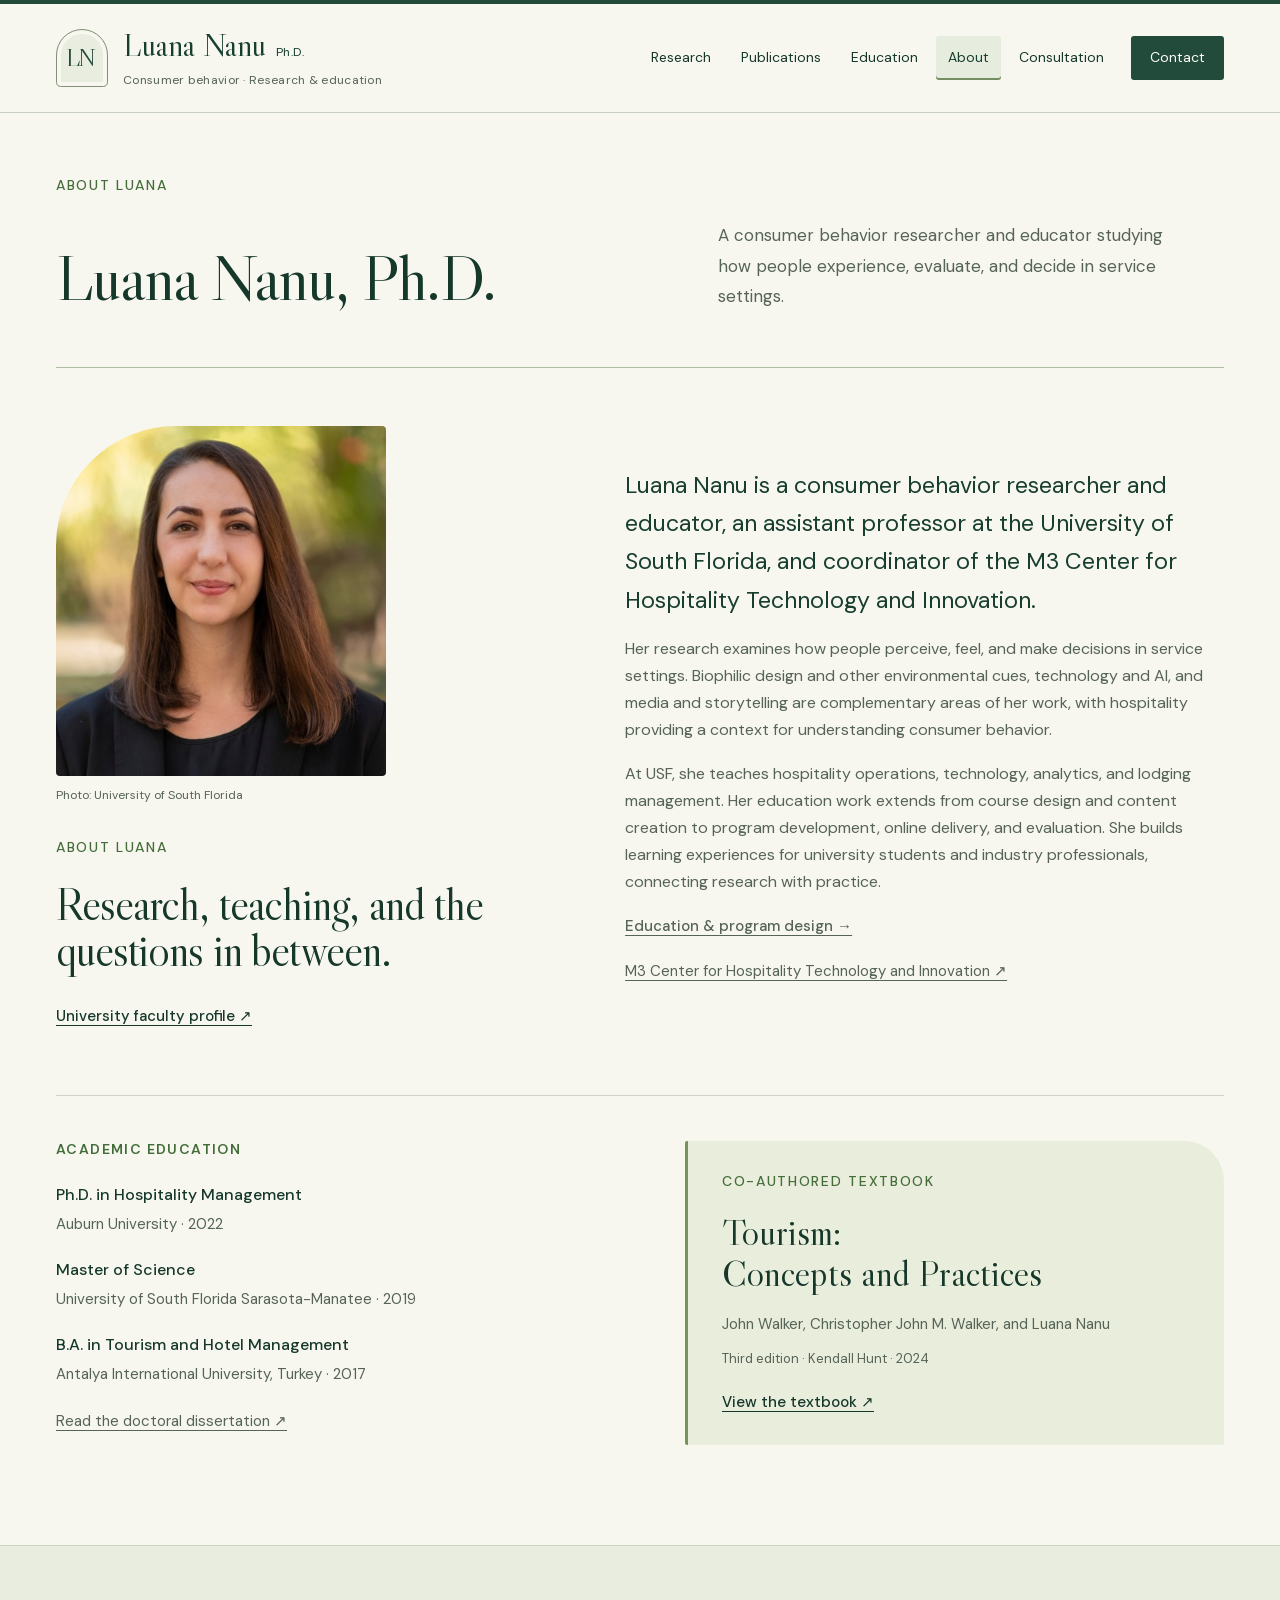
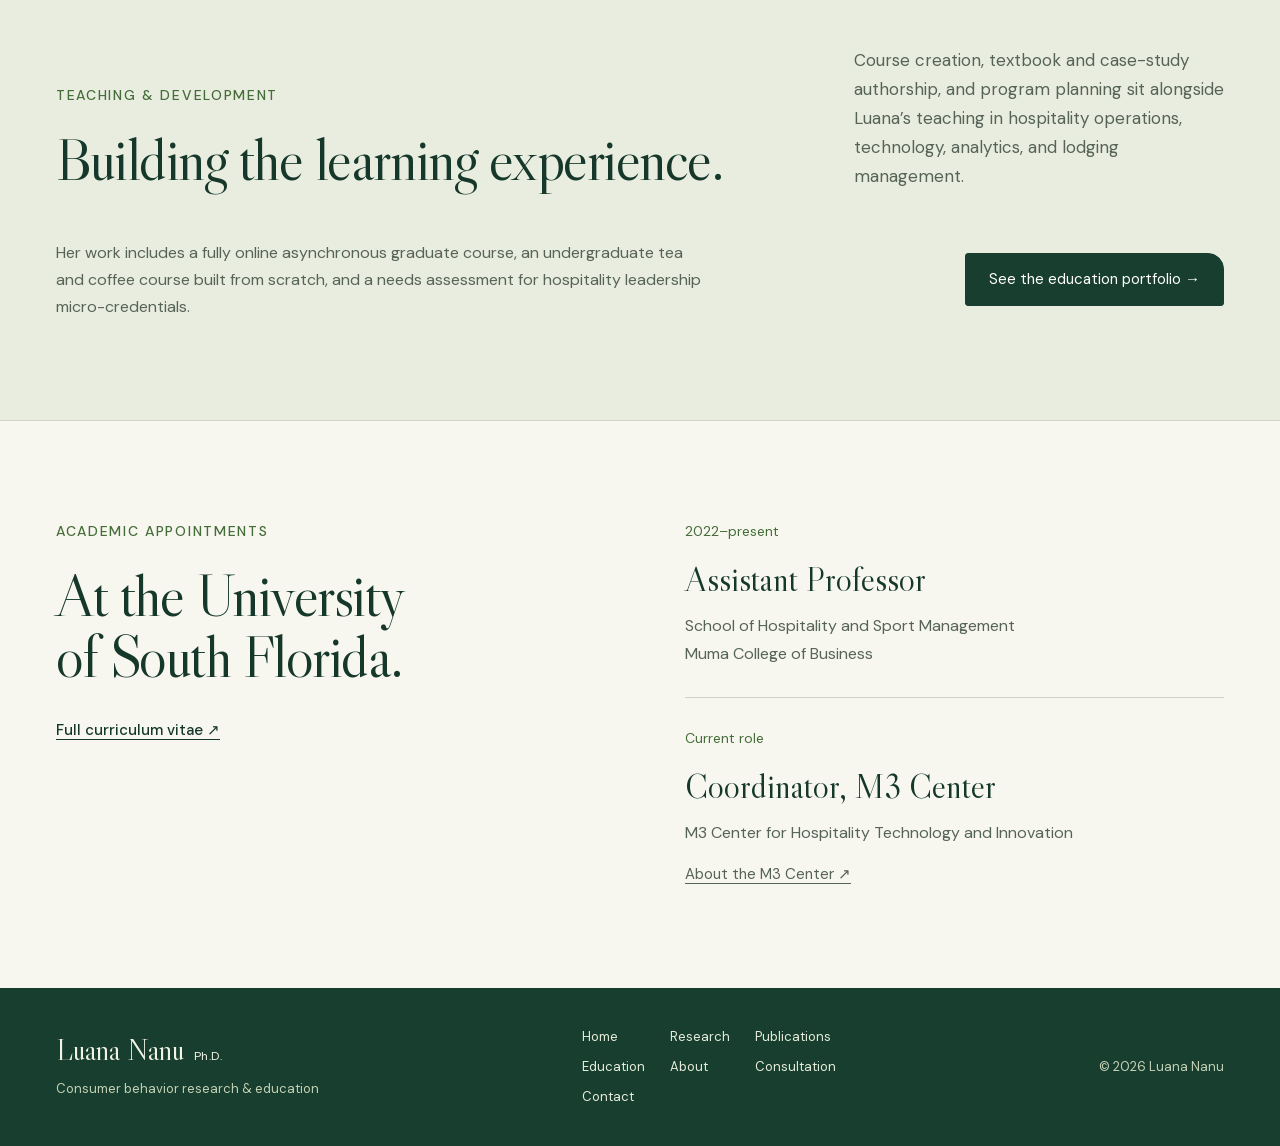
==== commit 2ddcac47: "Refresh header and add light publication visuals" ====
--- a/about.html
+++ b/about.html
@@ -36,14 +36,19 @@
     <link rel="stylesheet" href="styles.css" />
     <link rel="stylesheet" href="biophilic.css" />
     <link rel="stylesheet" href="education.css" />
+    <link rel="stylesheet" href="editorial.css" />
   </head>
   <body class="page-about">
     <a class="skip-link" href="#main">Skip to content</a>
     <header class="site-header">
       <div class="container header-inner">
-        <a class="wordmark" href="index.html" aria-label="Luana Nanu, home"
-          >Luana Nanu<span>Ph.D.</span></a
-        >
+        <div class="header-brand">
+          <span class="brand-emblem" aria-hidden="true">LN</span>
+          <div>
+            <a class="wordmark" href="index.html" aria-label="Luana Nanu, home">Luana Nanu<span>Ph.D.</span></a>
+            <p class="brand-description">Consumer behavior · Research &amp; education</p>
+          </div>
+        </div>
         <nav aria-label="Main navigation">
           <a href="research.html">Research</a
           ><a href="publications.html">Publications</a
--- a/editorial.css
+++ b/editorial.css
@@ -0,0 +1,138 @@
+/* Shared identity and light editorial graphics for the publication catalog. */
+.site-header {
+  background: #f7f7ef;
+  border-top: 4px solid #234b3c;
+  border-bottom: 1px solid #c7d0be;
+}
+.header-inner { min-height: 108px; gap: 28px; }
+.header-brand { display: flex; align-items: center; gap: 15px; flex-shrink: 0; }
+.brand-emblem {
+  display: grid;
+  place-items: center;
+  width: 52px;
+  height: 58px;
+  border: 1px solid #819077;
+  border-radius: 28px 28px 5px 5px;
+  background: #e8eddf;
+  color: #234b3c;
+  font-family: var(--serif);
+  font-size: 1.55rem;
+  letter-spacing: -0.1em;
+  padding-right: 4px;
+  box-shadow: inset 0 0 0 4px var(--paper);
+}
+.header-brand .wordmark { font-size: 2rem; }
+.brand-description { margin-top: 5px; font-size: 0.75rem; letter-spacing: 0.025em; color: #566357; }
+.header-inner nav { align-items: center; gap: 6px; }
+.header-inner nav a {
+  border: 0;
+  padding: 10px 12px;
+  border-radius: 3px;
+  font-size: 0.875rem;
+  transition: background 0.18s ease, color 0.18s ease;
+}
+.header-inner nav a:hover,
+.header-inner nav a[aria-current="page"] {
+  background: #e7edde;
+  color: #173e2e;
+  text-decoration: none;
+  box-shadow: inset 0 -2px #748d61;
+  border: 0;
+}
+.header-inner nav a[href="contact.html"] { margin-left: 9px; background: #234b3c; color: #fffef8; padding-inline: 19px; }
+.header-inner nav a[href="contact.html"]:hover { background: #35614e; }
+.header-inner nav a[href="contact.html"][aria-current="page"] { box-shadow: inset 0 -3px #c9d9b0; }
+.page-publications .publications-section { padding-top: 44px; }
+.publication-heading {
+  display: grid;
+  grid-template-columns: minmax(0, 1.35fr) minmax(0, 0.9fr);
+  align-items: center;
+  gap: 12px;
+  padding: 36px 38px;
+  margin-bottom: 24px;
+  background: #edf0e6;
+  border: 1px solid #d7dfcd;
+  border-radius: 4px 64px 4px 4px;
+  overflow: hidden;
+}
+.publication-heading .eyebrow { margin-bottom: 16px; }
+.publications-section h1 { font-size: clamp(3.5rem, 6vw, 5.8rem); }
+.publication-heading .publication-intro { margin-top: 22px; font-size: 0.9375rem; line-height: 1.7; max-width: 580px; }
+.publication-heading .publication-links { margin-top: 22px; gap: 26px; }
+.publication-heading .publication-links .text-link { font-size: 0.875rem; }
+.publication-art { width: 100%; height: auto; }
+.publication-formats { display: grid; grid-template-columns: repeat(3, minmax(0, 1fr)); gap: 16px; }
+.publication-formats > a {
+  display: flex; align-items: center; gap: 18px;
+  padding: 22px; border: 1px solid #d1d9c8;
+  background: #eff2e9; text-decoration: none;
+  transition: border-color 0.18s ease, background 0.18s ease;
+}
+.publication-formats > a:hover { border-color: #71866b; background: #e5ebdf; color: var(--ink); }
+.publication-formats .format-books { background: #eef1f3; border-color: #ced9de; }
+.publication-formats .format-reports { background: #f4ede5; border-color: #e0d3c3; }
+.publication-formats svg { width: 42px; height: 48px; flex-shrink: 0; fill: none; stroke: currentColor; stroke-width: 1.3; stroke-linecap: round; stroke-linejoin: round; color: #527143; }
+.format-books svg { color: #536f82; }
+.format-reports svg { color: #966645; }
+.publication-formats strong { display: block; font: 2.1rem/1 var(--serif); margin-bottom: 8px; }
+.publication-formats a > span > span { display: block; font-size: 0.8125rem; line-height: 1.45; }
+.catalog-nav { background: transparent; padding: 20px 0; margin-top: 24px; gap: 8px 10px; }
+.catalog-nav a { padding: 6px 10px; border-radius: 3px; }
+.catalog-nav a:hover { background: #e7edde; }
+.publication-year-group { grid-template-columns: 140px minmax(0, 1fr); gap: 42px; }
+.publication-year-group > h2 {
+  position: relative; align-self: start;
+  padding: 17px 0 25px 18px;
+  border-left: 1px solid #b7c5ad;
+  background: linear-gradient(100deg, #e8eddf, transparent);
+  font-size: 2.65rem;
+}
+.publication-year-group > h2::before { content: ""; position: absolute; width: 7px; height: 7px; left: -4px; top: 32px; background: #748d61; border-radius: 50%; }
+.publication-secondary > section { border-top: 3px solid #849aa8; padding-top: 28px; }
+.publication-secondary > section + section { border-color: #b89271; }
+@media (max-width: 1100px) {
+  .header-inner { flex-direction: column; align-items: flex-start; gap: 16px; padding-block: 20px; }
+  .header-inner nav { width: 100%; justify-content: space-between; }
+  .header-inner nav a { padding-inline: 12px; }
+  .publication-heading { padding: 30px; }
+  .publication-formats > a { padding: 20px 16px; gap: 12px; }
+  .publication-formats svg { width: 32px; }
+}
+@media (max-width: 700px) {
+  .publication-heading { grid-template-columns: 1fr; gap: 8px; padding: 28px; }
+  .publication-art { max-width: 300px; height: 170px; margin-inline: auto; }
+  .publication-formats { grid-template-columns: 1fr; gap: 10px; }
+  .publication-formats > a { padding: 15px 20px; }
+  .publication-formats a > span { display: flex; align-items: center; gap: 18px; }
+  .publication-formats strong { margin: 0; min-width: 30px; }
+  .publication-formats svg { width: 32px; height: 38px; }
+  .publication-year-group { grid-template-columns: 1fr; gap: 14px; }
+  .publication-year-group > h2 { font-size: 2.3rem; padding-block: 12px; }
+  .publication-year-group > h2::before { top: 27px; }
+}
+@media (max-width: 580px) {
+  .header-inner { gap: 18px; padding-block: 18px 14px; }
+  .header-brand { gap: 12px; }
+  .brand-emblem { width: 43px; height: 50px; font-size: 1.3rem; }
+  .header-brand .wordmark { font-size: 1.85rem; }
+  .brand-description { max-width: 230px; font-size: 0.75rem; line-height: 1.5; }
+  .header-inner nav { display: grid; grid-template-columns: repeat(3, minmax(0, 1fr)); gap: 5px; }
+  .header-inner nav a { padding: 9px 4px; font-size: 0.8125rem; text-align: center; min-height: 40px; }
+  .header-inner nav a[href="contact.html"] { margin: 0; padding-inline: 4px; }
+  .page-publications .publications-section { padding-top: 28px; }
+  .publication-heading { padding: 25px 22px 18px; border-top-right-radius: 40px; }
+  .publications-section h1 { font-size: clamp(3rem, 12vw, 3.7rem); }
+  .publication-heading .publication-intro { font-size: 0.9375rem; }
+  .publication-art { height: 150px; }
+  .catalog-nav { gap: 5px; }
+  .catalog-nav a { padding: 7px 8px; font-size: 0.875rem; }
+}
+@media (prefers-reduced-motion: reduce) {
+  .header-inner nav a, .publication-formats > a { transition: none; }
+}
+@media print {
+  .site-header { border-top: 0; }
+  .publication-art, .publication-formats { display: none; }
+  .publication-heading { display: block; border: 0; padding: 0; background: transparent; }
+  .publication-year-group > h2 { background: transparent; }
+}
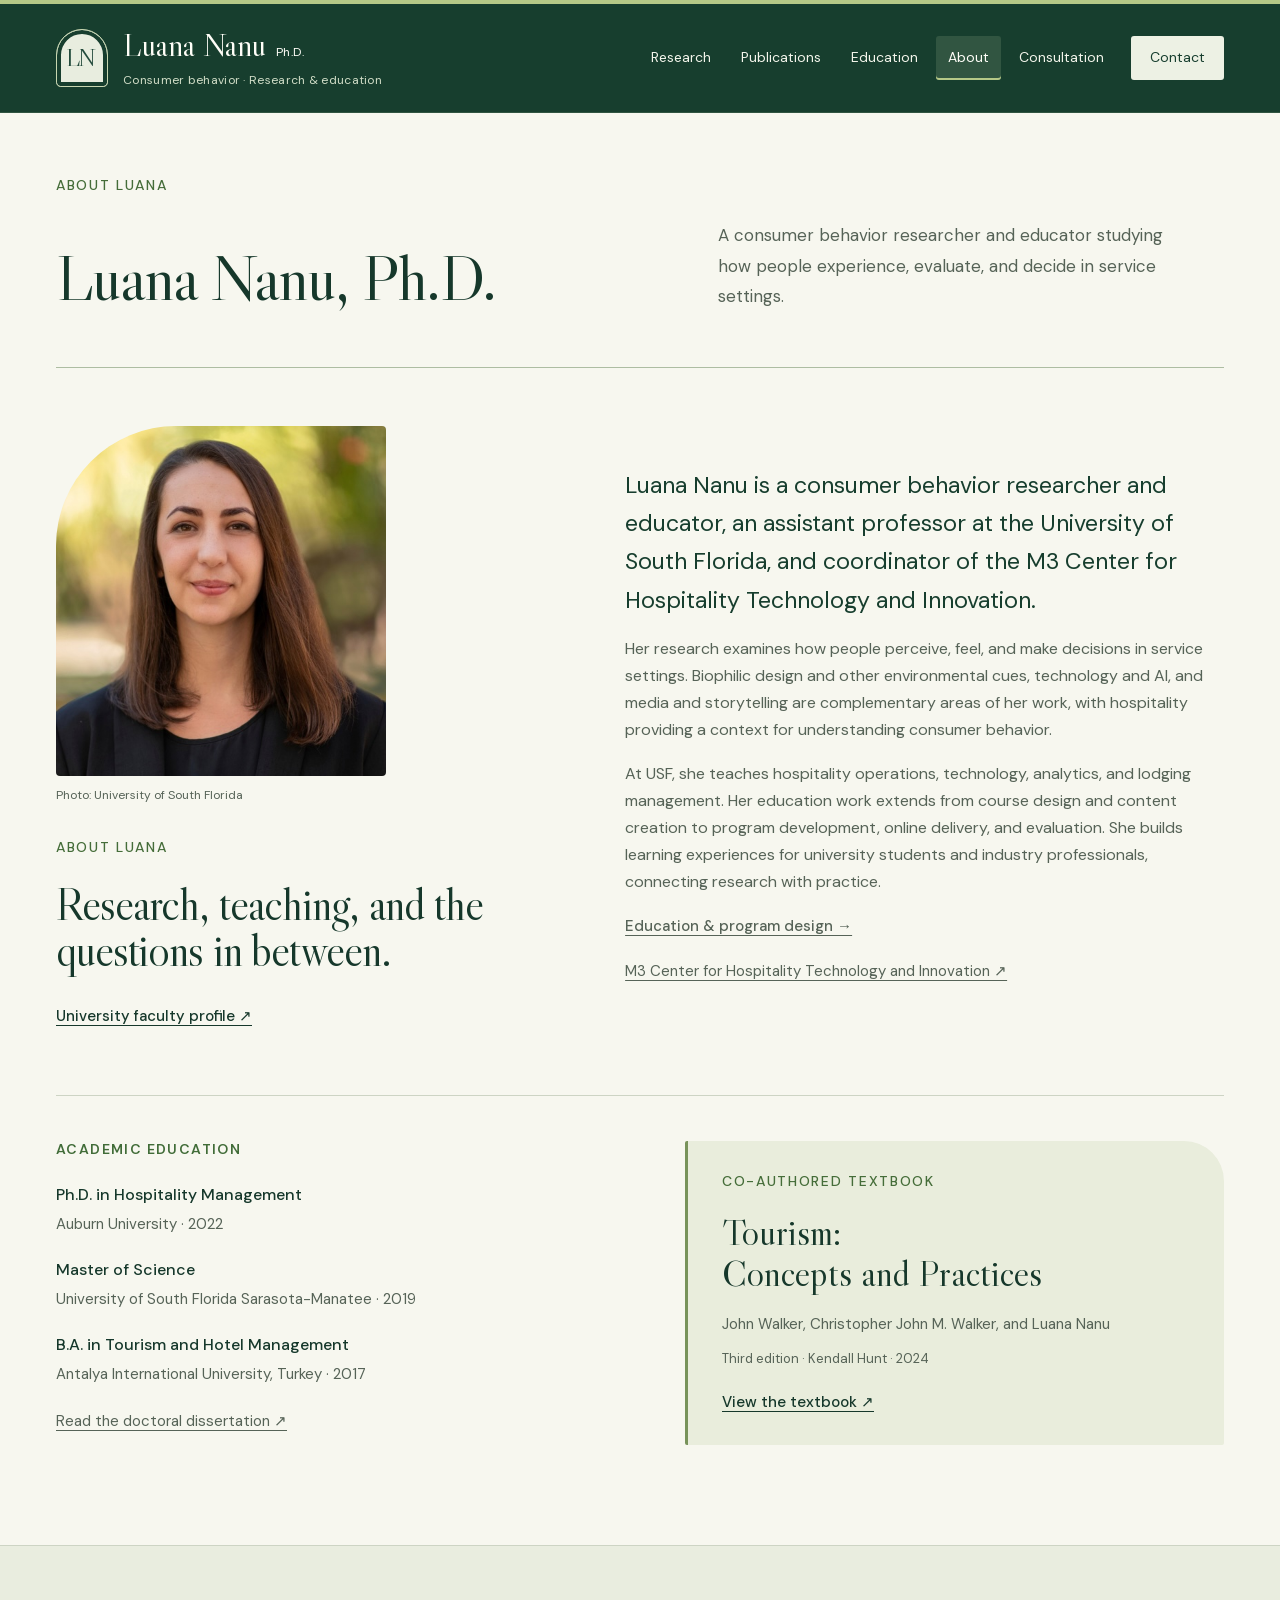
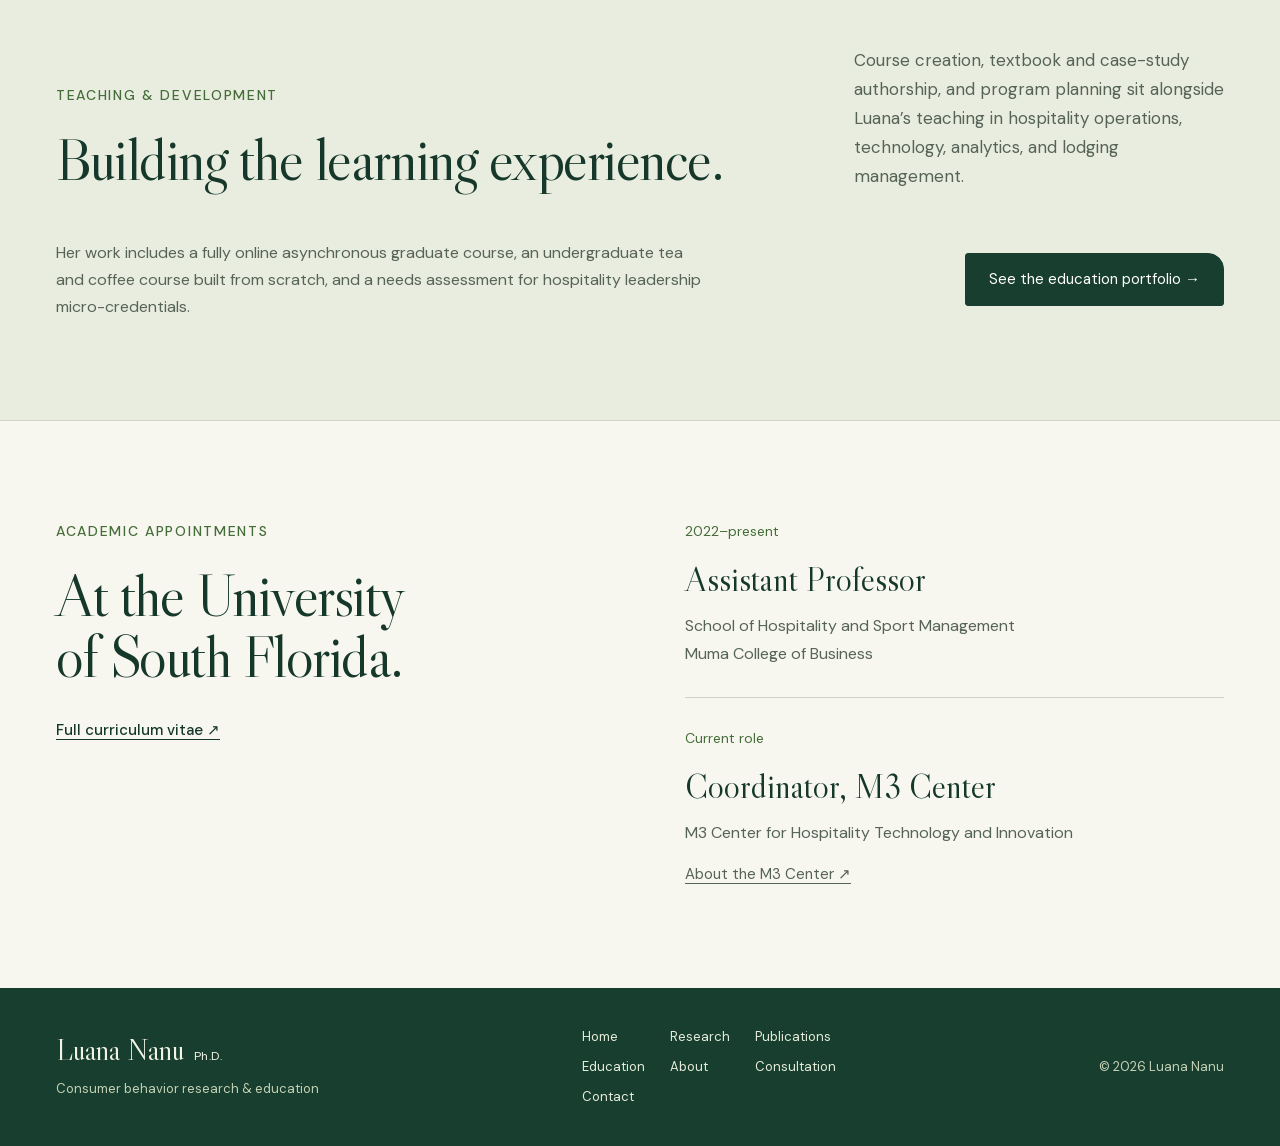
==== commit d3249c88: "Refresh cached header stylesheet across all pages" ====
--- a/about.html
+++ b/about.html
@@ -36,7 +36,7 @@
     <link rel="stylesheet" href="styles.css" />
     <link rel="stylesheet" href="biophilic.css" />
     <link rel="stylesheet" href="education.css" />
-    <link rel="stylesheet" href="editorial.css" />
+    <link rel="stylesheet" href="editorial.css?v=6374c209c581" />
   </head>
   <body class="page-about">
     <a class="skip-link" href="#main">Skip to content</a>
--- a/editorial.css
+++ b/editorial.css
@@ -1,8 +1,9 @@
 /* Shared identity and light editorial graphics for the publication catalog. */
 .site-header {
-  background: #f7f7ef;
-  border-top: 4px solid #234b3c;
-  border-bottom: 1px solid #c7d0be;
+  background: #173e2e;
+  color: #fffef8;
+  border-top: 4px solid #b5c887;
+  border-bottom: 1px solid #315541;
 }
 .header-inner { min-height: 108px; gap: 28px; }
 .header-brand { display: flex; align-items: center; gap: 15px; flex-shrink: 0; }
@@ -11,7 +12,7 @@
   place-items: center;
   width: 52px;
   height: 58px;
-  border: 1px solid #819077;
+  border: 1px solid #c7d6b0;
   border-radius: 28px 28px 5px 5px;
   background: #e8eddf;
   color: #234b3c;
@@ -19,12 +20,13 @@
   font-size: 1.55rem;
   letter-spacing: -0.1em;
   padding-right: 4px;
-  box-shadow: inset 0 0 0 4px var(--paper);
+  box-shadow: inset 0 0 0 4px #173e2e;
 }
-.header-brand .wordmark { font-size: 2rem; }
-.brand-description { margin-top: 5px; font-size: 0.75rem; letter-spacing: 0.025em; color: #566357; }
+.header-brand .wordmark { font-size: 2rem; color: #fffef8; }
+.brand-description { margin-top: 5px; font-size: 0.75rem; letter-spacing: 0.025em; color: #d1ddc7; }
 .header-inner nav { align-items: center; gap: 6px; }
 .header-inner nav a {
+  color: #f3f5eb;
   border: 0;
   padding: 10px 12px;
   border-radius: 3px;
@@ -33,15 +35,16 @@
 }
 .header-inner nav a:hover,
 .header-inner nav a[aria-current="page"] {
-  background: #e7edde;
-  color: #173e2e;
+  background: #315541;
+  color: #fffef8;
   text-decoration: none;
-  box-shadow: inset 0 -2px #748d61;
+  box-shadow: inset 0 -2px #b5c887;
   border: 0;
 }
-.header-inner nav a[href="contact.html"] { margin-left: 9px; background: #234b3c; color: #fffef8; padding-inline: 19px; }
-.header-inner nav a[href="contact.html"]:hover { background: #35614e; }
-.header-inner nav a[href="contact.html"][aria-current="page"] { box-shadow: inset 0 -3px #c9d9b0; }
+.header-inner nav a[href="contact.html"] { margin-left: 9px; background: #edf1e4; color: #173e2e; padding-inline: 19px; }
+.header-inner nav a[href="contact.html"]:hover { background: #d8e3c5; color: #173e2e; }
+.header-inner nav a[href="contact.html"][aria-current="page"] { box-shadow: inset 0 -3px #78935a; }
+.site-header a:focus-visible { outline-color: #f0dca1; }
 .page-publications .publications-section { padding-top: 44px; }
 .publication-heading {
   display: grid;
@@ -131,7 +134,8 @@
   .header-inner nav a, .publication-formats > a { transition: none; }
 }
 @media print {
-  .site-header { border-top: 0; }
+  .site-header { border-top: 0; background: white; color: #173e2e; }
+  .header-brand .wordmark, .brand-description { color: #173e2e; }
   .publication-art, .publication-formats { display: none; }
   .publication-heading { display: block; border: 0; padding: 0; background: transparent; }
   .publication-year-group > h2 { background: transparent; }
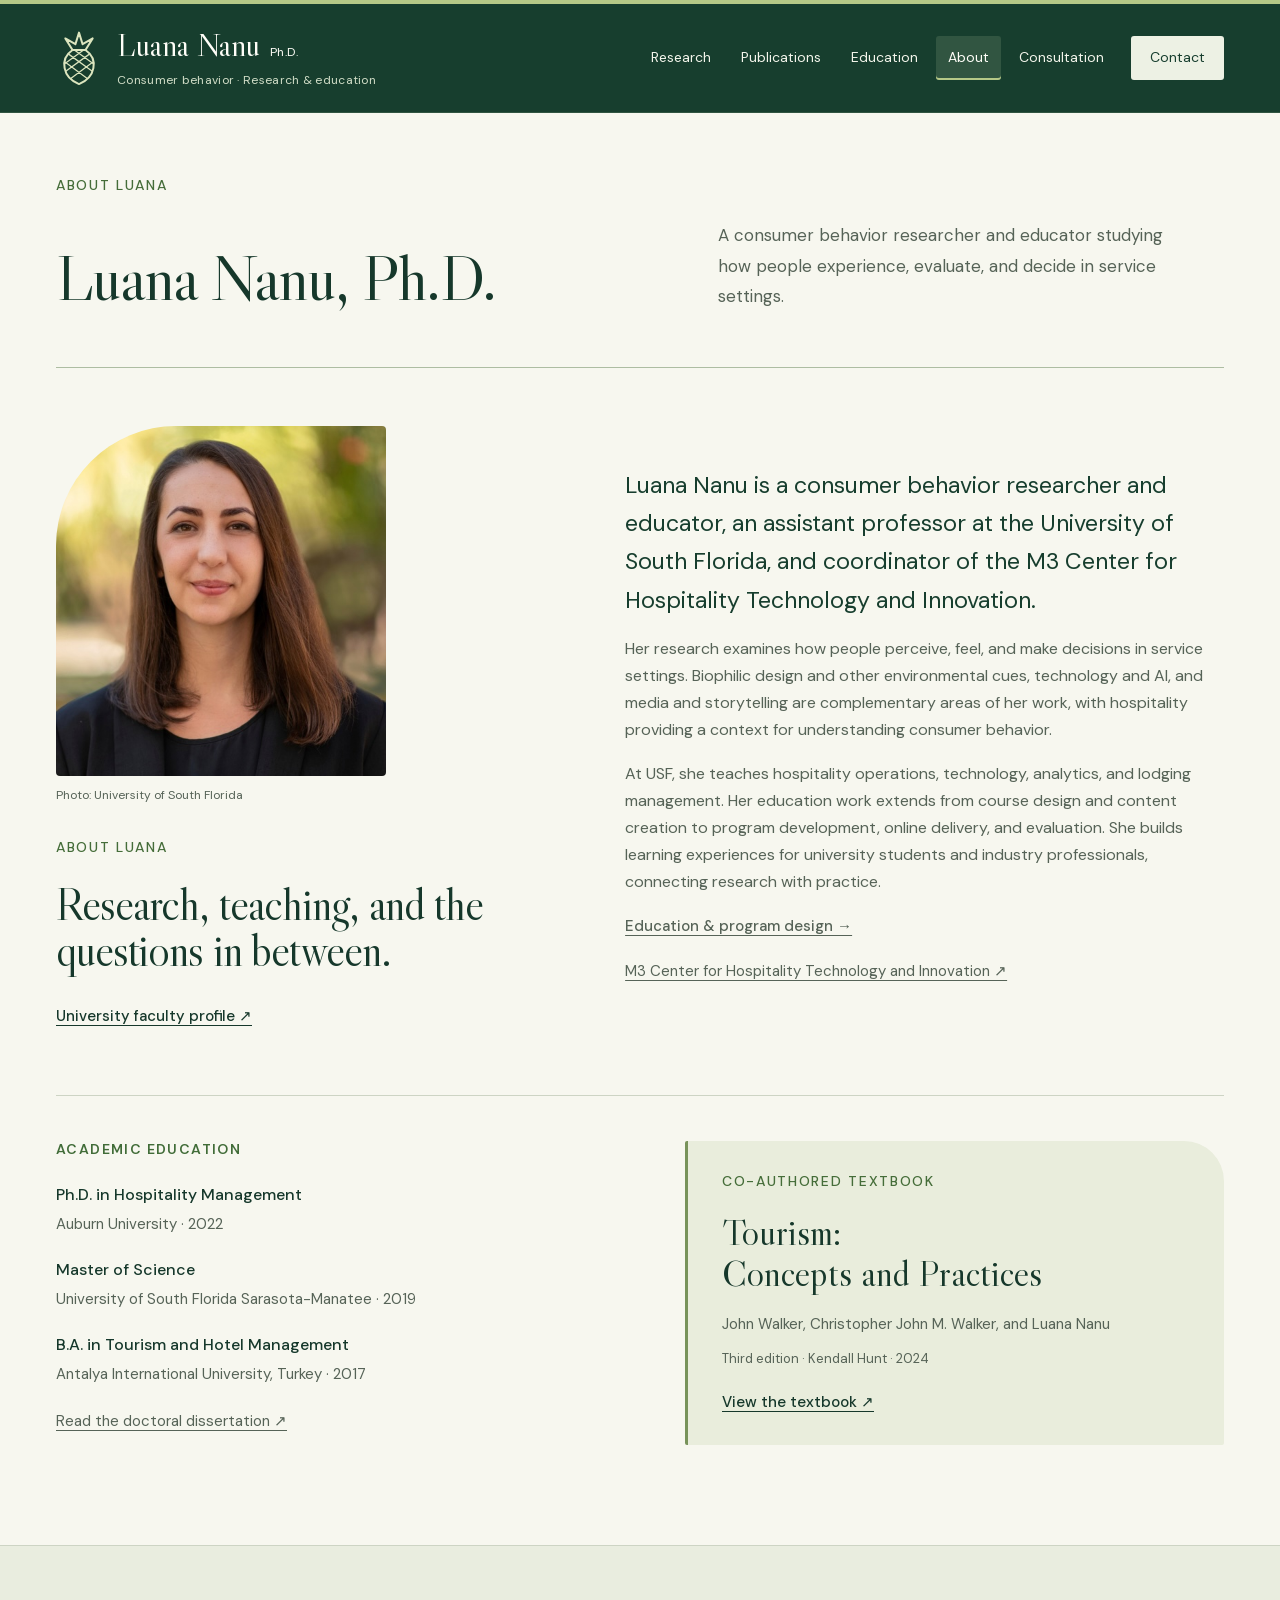
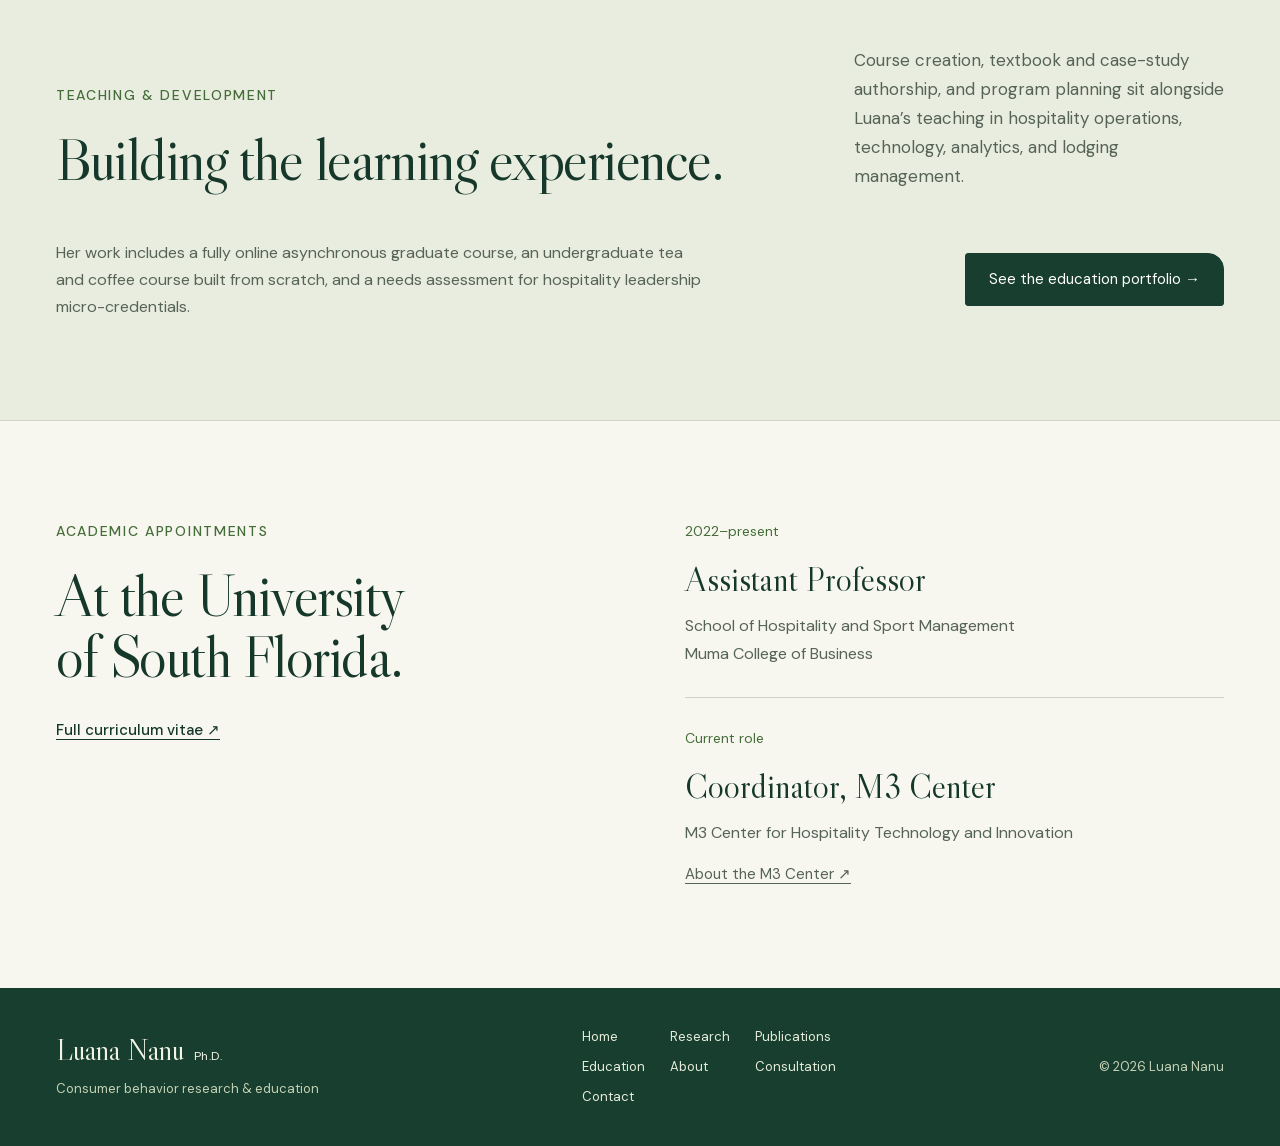
==== commit a99bd0a1: "Publish abstract pineapple logo" ====
--- a/about.html
+++ b/about.html
@@ -18,7 +18,7 @@
     />
     <meta property="og:url" content="https://luanananu.com/about.html" />
     <link rel="canonical" href="https://luanananu.com/about.html" />
-    <link rel="icon" href="assets/favicon.svg" type="image/svg+xml" />
+    <link rel="icon" href="assets/favicon.svg?v=5f3eabd113cc" type="image/svg+xml" />
     <link
       rel="preload"
       href="assets/dm-sans.woff2"
@@ -36,14 +36,14 @@
     <link rel="stylesheet" href="styles.css" />
     <link rel="stylesheet" href="biophilic.css" />
     <link rel="stylesheet" href="education.css" />
-    <link rel="stylesheet" href="editorial.css?v=6374c209c581" />
+    <link rel="stylesheet" href="editorial.css?v=57dc65813514" />
   </head>
   <body class="page-about">
     <a class="skip-link" href="#main">Skip to content</a>
     <header class="site-header">
       <div class="container header-inner">
         <div class="header-brand">
-          <span class="brand-emblem" aria-hidden="true">LN</span>
+          <img class="brand-emblem" src="assets/hospitality-mark.svg" width="64" height="80" alt="" aria-hidden="true" />
           <div>
             <a class="wordmark" href="index.html" aria-label="Luana Nanu, home">Luana Nanu<span>Ph.D.</span></a>
             <p class="brand-description">Consumer behavior · Research &amp; education</p>
--- a/editorial.css
+++ b/editorial.css
@@ -8,19 +8,11 @@
 .header-inner { min-height: 108px; gap: 28px; }
 .header-brand { display: flex; align-items: center; gap: 15px; flex-shrink: 0; }
 .brand-emblem {
-  display: grid;
-  place-items: center;
-  width: 52px;
+  display: block;
+  width: 46px;
   height: 58px;
-  border: 1px solid #c7d6b0;
-  border-radius: 28px 28px 5px 5px;
-  background: #e8eddf;
-  color: #234b3c;
-  font-family: var(--serif);
-  font-size: 1.55rem;
-  letter-spacing: -0.1em;
-  padding-right: 4px;
-  box-shadow: inset 0 0 0 4px #173e2e;
+  flex-shrink: 0;
+  object-fit: contain;
 }
 .header-brand .wordmark { font-size: 2rem; color: #fffef8; }
 .brand-description { margin-top: 5px; font-size: 0.75rem; letter-spacing: 0.025em; color: #d1ddc7; }
@@ -116,7 +108,7 @@
 @media (max-width: 580px) {
   .header-inner { gap: 18px; padding-block: 18px 14px; }
   .header-brand { gap: 12px; }
-  .brand-emblem { width: 43px; height: 50px; font-size: 1.3rem; }
+  .brand-emblem { width: 39px; height: 50px; }
   .header-brand .wordmark { font-size: 1.85rem; }
   .brand-description { max-width: 230px; font-size: 0.75rem; line-height: 1.5; }
   .header-inner nav { display: grid; grid-template-columns: repeat(3, minmax(0, 1fr)); gap: 5px; }
